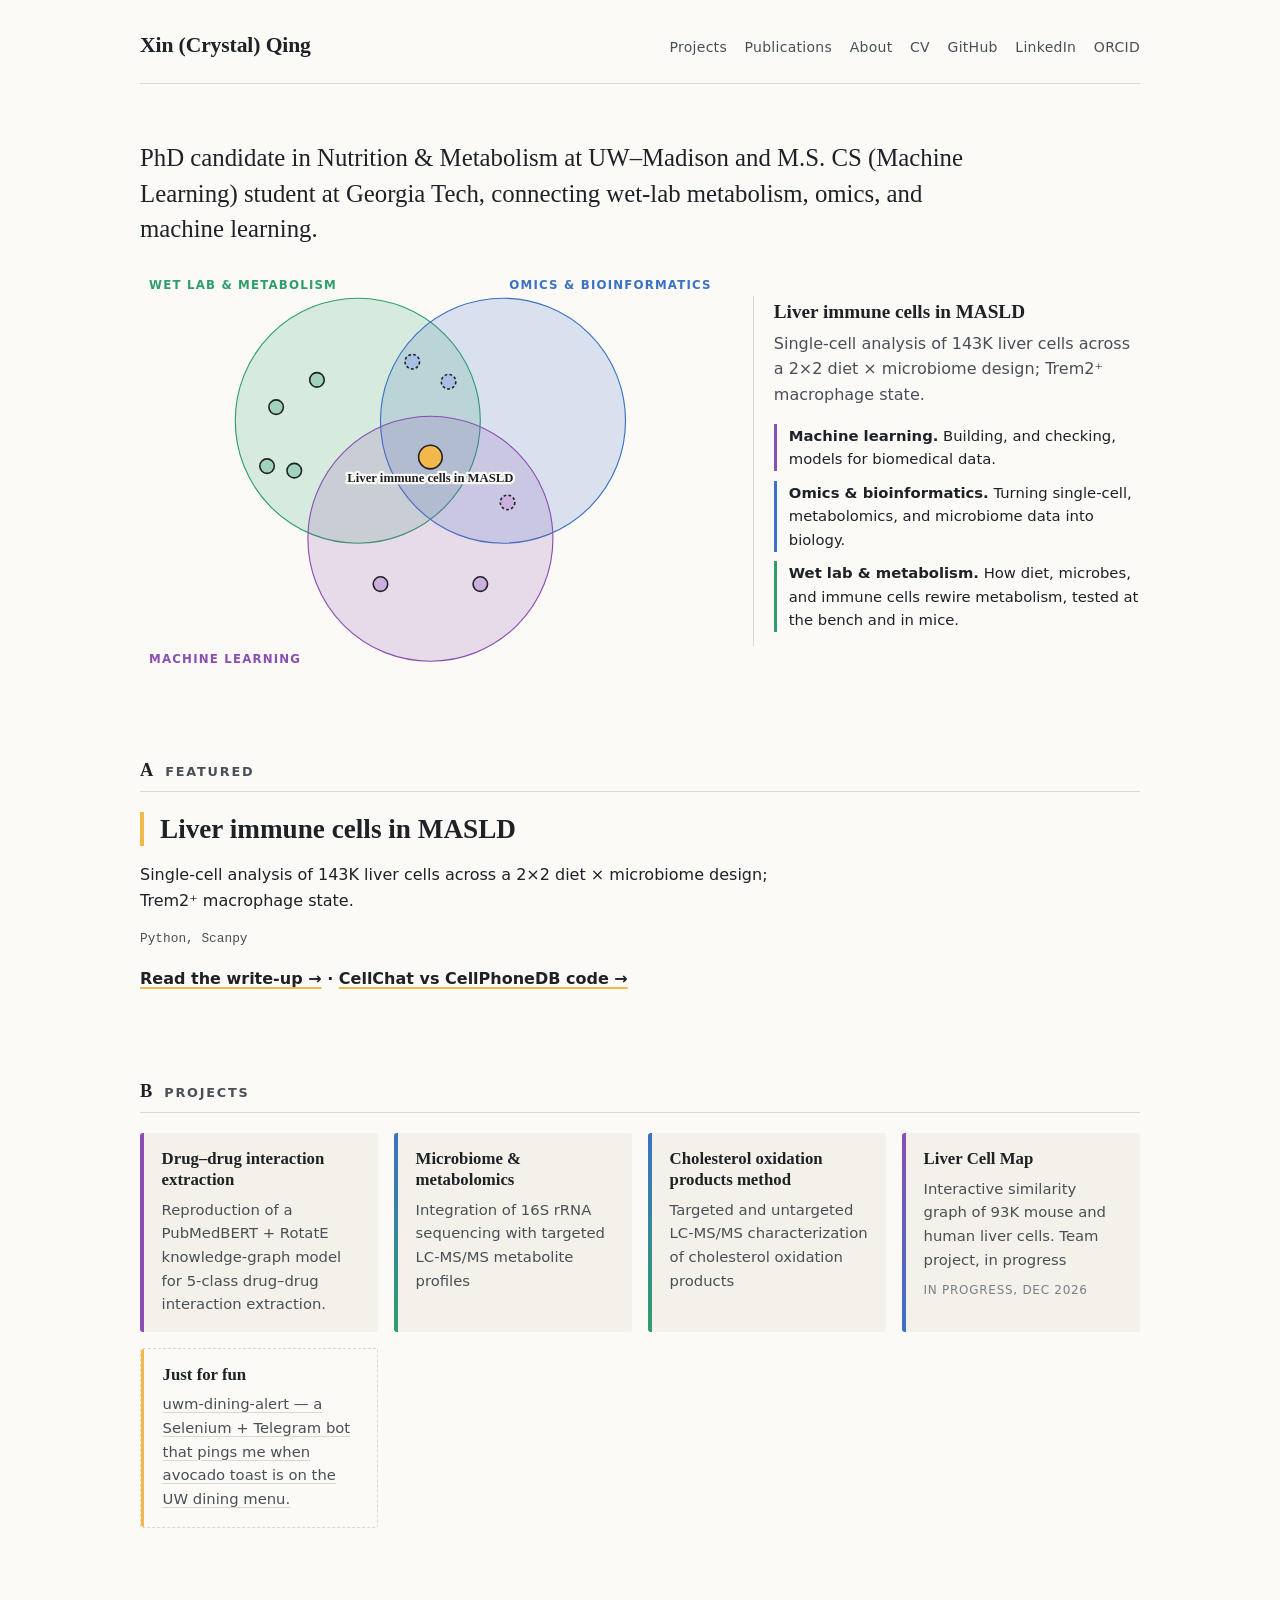
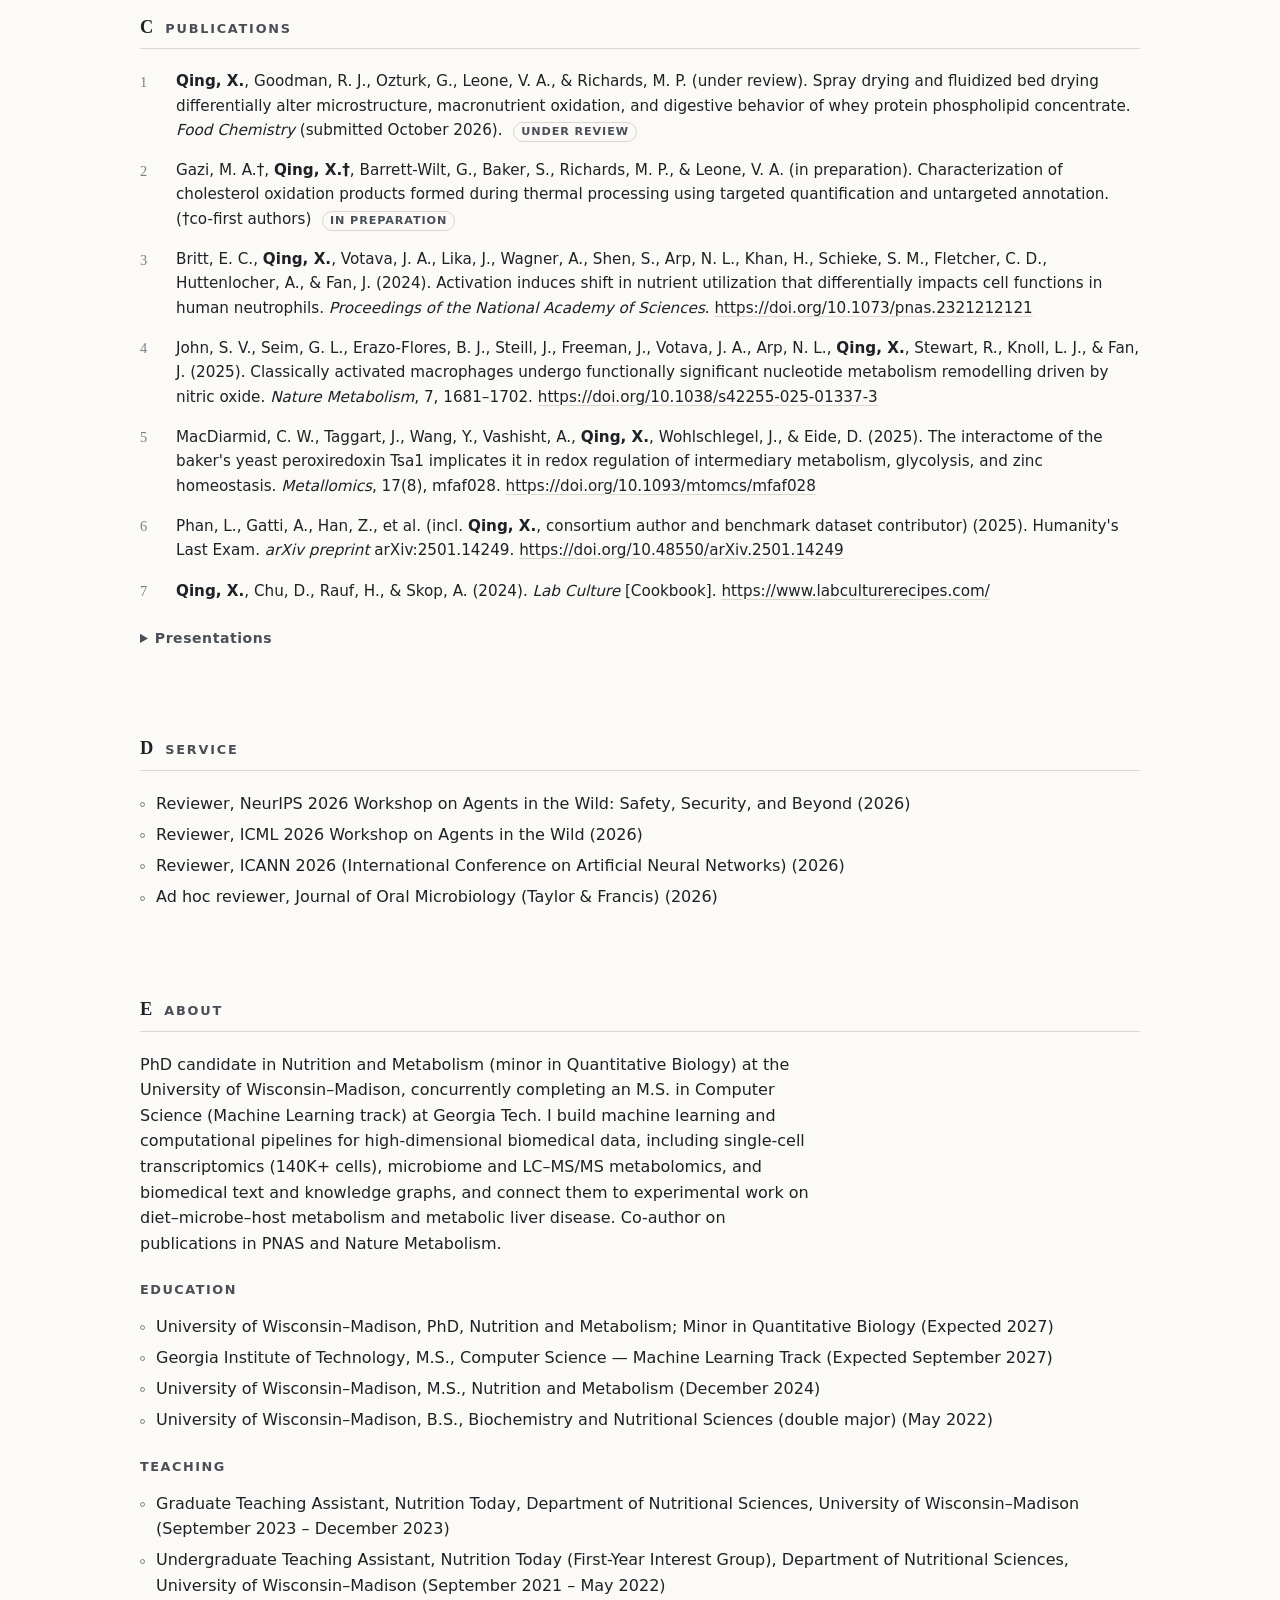
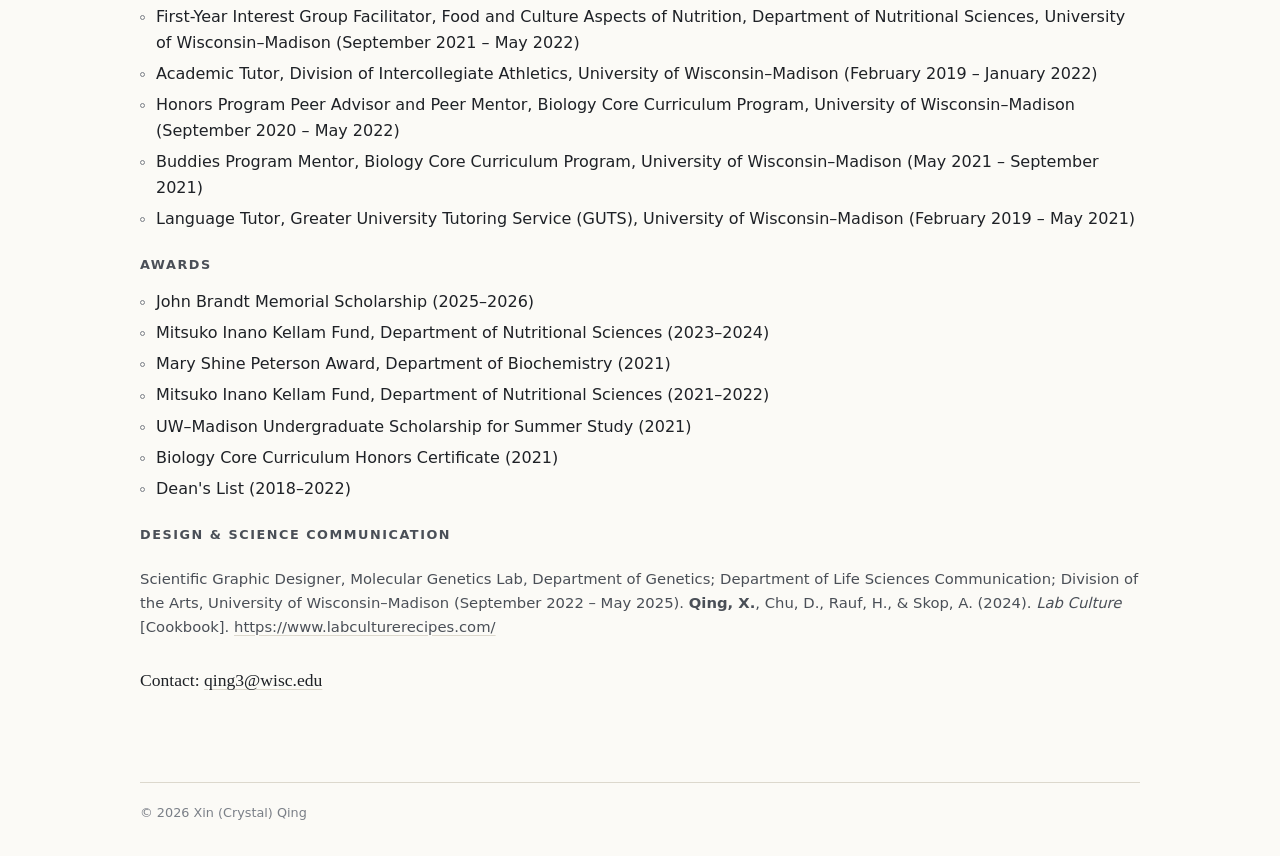
==== index.html @ 11951bb2 "Site v1 Co-Authored-By: Claude Opus 5.5 <noreply@anthropic.com>" ====
<!doctype html>
<html lang="en">
<head>
  <meta charset="utf-8">
  <meta name="viewport" content="width=device-width, initial-scale=1">
  <title>Xin (Crystal) Qing · Metabolism, omics &amp; machine learning</title>
  <meta name="description" content="PhD candidate in Nutrition &amp; Metabolism at UW–Madison and M.S. CS (Machine Learning) student at Georgia Tech, connecting wet-lab metabolism, omics, and machine learning.">
  <link rel="stylesheet" href="assets/style.css">
  <script src="assets/map.js" defer></script>
</head>
<body>
  <header class="site-header">
    <a class="name" href="index.html">Xin (Crystal) Qing</a>
    <nav>
      <a href="#projects">Projects</a>
      <a href="#publications">Publications</a>
      <a href="#about">About</a>
      <a href="Xin_Qing_CV.pdf">CV</a>
      <a href="https://github.com/xqing3">GitHub</a>
      <a href="https://www.linkedin.com/in/xin-crystal-qing-01a445180/">LinkedIn</a>
      <a href="https://orcid.org/0000-0002-3579-706X">ORCID</a>
    </nav>
  </header>
  <main>
<p class="intro">PhD candidate in Nutrition &amp; Metabolism at UW–Madison and M.S. CS (Machine Learning) student at Georgia Tech, connecting wet-lab metabolism, omics, and machine learning.</p>
<section id="map">
<svg role="group" aria-label="Map of projects and papers across wet lab and metabolism, omics and bioinformatics, and machine learning" viewBox="0 0 640 440" xmlns="http://www.w3.org/2000/svg">
<title>Map of projects and papers</title>
<circle class="area area-wet" data-area="wet" cx="240" cy="165" r="135" fill="#2f9e6b" fill-opacity="0.18" stroke="#2f9e6b"/>
<circle class="area area-omics" data-area="omics" cx="400" cy="165" r="135" fill="#3b72c4" fill-opacity="0.18" stroke="#3b72c4"/>
<circle class="area area-ml" data-area="ml" cx="320" cy="295" r="135" fill="#8a4fb3" fill-opacity="0.18" stroke="#8a4fb3"/>
<text class="area-name" data-area="wet" x="10" y="20" text-anchor="start">Wet lab &amp; metabolism</text>
<text class="area-name" data-area="omics" x="630" y="20" text-anchor="end">Omics &amp; bioinformatics</text>
<text class="area-name" data-area="ml" x="10" y="432" text-anchor="start">Machine learning</text>
<a class="dot" href="projects/liver-masld.html" data-id="scrna_liver" data-name="Liver immune cells in MASLD" data-areas="ml omics wet" data-region="ml omics wet" data-summary="Single-cell analysis of 143K liver cells across a 2×2 diet × microbiome design; Trem2⁺ macrophage state." data-featured tabindex="0" aria-label="Liver immune cells in MASLD: Single-cell analysis of 143K liver cells across a 2×2 diet × microbiome design; Trem2⁺ macrophage state."><circle class="dot-hit" cx="320" cy="205" r="20" fill="transparent" pointer-events="all"/><circle cx="320" cy="205" r="13" fill="#f2b84b" stroke="#333" stroke-width="2"/><text class="dot-label" x="320" y="232" text-anchor="middle">Liver immune cells in MASLD</text></a>
<a class="dot" href="projects/ddi-kg.html" data-id="ddi_kg" data-name="Drug–drug interaction extraction" data-areas="ml" data-region="ml" data-summary="Reproduction of a PubMedBERT + RotatE knowledge-graph model for 5-class drug–drug interaction extraction." tabindex="0" aria-label="Drug–drug interaction extraction: Reproduction of a PubMedBERT + RotatE knowledge-graph model for 5-class drug–drug interaction extraction."><circle class="dot-hit" cx="375" cy="345" r="20" fill="transparent" pointer-events="all"/><circle cx="375" cy="345" r="8" fill="#ffffff" stroke="#333" stroke-width="2"/></a>
<a class="dot" href="#pub-cop_method" data-id="cop_method" data-name="Cholesterol oxidation products method" data-areas="omics wet" data-region="omics wet" data-summary="Targeted and untargeted LC-MS/MS characterization of cholesterol oxidation products (coming soon)" data-soon tabindex="0" aria-label="Cholesterol oxidation products method: Targeted and untargeted LC-MS/MS characterization of cholesterol oxidation products (coming soon)"><circle class="dot-hit" cx="300" cy="100" r="20" fill="transparent" pointer-events="all"/><circle cx="300" cy="100" r="8" fill="#ffffff" stroke="#333" stroke-width="2"/></a>
<a class="dot" href="#projects" data-id="microbiome_metab" data-name="Microbiome &amp; metabolomics" data-areas="omics wet" data-region="omics wet" data-summary="Integration of 16S rRNA sequencing with targeted LC-MS/MS metabolite profiles (coming soon)" data-soon tabindex="0" aria-label="Microbiome &amp; metabolomics: Integration of 16S rRNA sequencing with targeted LC-MS/MS metabolite profiles (coming soon)"><circle class="dot-hit" cx="340" cy="122" r="20" fill="transparent" pointer-events="all"/><circle cx="340" cy="122" r="8" fill="#ffffff" stroke="#333" stroke-width="2"/></a>
<a class="dot" href="https://github.com/xqing3/liver-cell-map" data-id="liver_cell_map" data-name="Liver Cell Map" data-areas="ml omics" data-region="ml omics" data-summary="Interactive similarity graph of 93K mouse and human liver cells. Team project, in progress (coming soon)" data-soon tabindex="0" aria-label="Liver Cell Map: Interactive similarity graph of 93K mouse and human liver cells. Team project, in progress (coming soon)"><circle class="dot-hit" cx="405" cy="255" r="20" fill="transparent" pointer-events="all"/><circle cx="405" cy="255" r="8" fill="#ffffff" stroke="#333" stroke-width="2"/></a>
<a class="dot" href="https://doi.org/10.48550/arXiv.2501.14249" data-id="hle2025" data-name="Humanity&#39;s Last Exam" data-areas="ml" data-region="ml" data-summary="Humanity&#39;s Last Exam benchmark, dataset contributor. arXiv 2025." tabindex="0" aria-label="Humanity&#39;s Last Exam: Humanity&#39;s Last Exam benchmark, dataset contributor. arXiv 2025."><circle class="dot-hit" cx="265" cy="345" r="20" fill="transparent" pointer-events="all"/><circle cx="265" cy="345" r="8" fill="#ffffff" stroke="#333" stroke-width="2"/></a>
<a class="dot" href="https://doi.org/10.1073/pnas.2321212121" data-id="pnas2024" data-name="Neutrophil nutrient utilization" data-areas="wet" data-region="wet" data-summary="Nutrient utilization shifts in activated human neutrophils. PNAS 2024." tabindex="0" aria-label="Neutrophil nutrient utilization: Nutrient utilization shifts in activated human neutrophils. PNAS 2024."><circle class="dot-hit" cx="150" cy="150" r="20" fill="transparent" pointer-events="all"/><circle cx="150" cy="150" r="8" fill="#ffffff" stroke="#333" stroke-width="2"/></a>
<a class="dot" href="https://doi.org/10.1038/s42255-025-01337-3" data-id="natmetab2025" data-name="Macrophage nitric oxide" data-areas="wet" data-region="wet" data-summary="Nitric oxide-driven nucleotide metabolism remodelling in macrophages. Nature Metabolism 2025." tabindex="0" aria-label="Macrophage nitric oxide: Nitric oxide-driven nucleotide metabolism remodelling in macrophages. Nature Metabolism 2025."><circle class="dot-hit" cx="170" cy="220" r="15.2" fill="transparent" pointer-events="all"/><circle cx="170" cy="220" r="8" fill="#ffffff" stroke="#333" stroke-width="2"/></a>
<a class="dot" href="https://doi.org/10.1093/mtomcs/mfaf028" data-id="metallomics2025" data-name="Yeast Tsa1 and zinc" data-areas="wet" data-region="wet" data-summary="Yeast peroxiredoxin Tsa1 interactome, redox and zinc homeostasis. Metallomics 2025." tabindex="0" aria-label="Yeast Tsa1 and zinc: Yeast peroxiredoxin Tsa1 interactome, redox and zinc homeostasis. Metallomics 2025."><circle class="dot-hit" cx="195" cy="120" r="20" fill="transparent" pointer-events="all"/><circle cx="195" cy="120" r="8" fill="#ffffff" stroke="#333" stroke-width="2"/></a>
<a class="dot" href="#pub-foodchem_wppc" data-id="foodchem_wppc" data-name="WPPC drying methods" data-areas="wet" data-region="wet" data-summary="Spray vs. fluidized bed drying of a dairy ingredient. Food Chemistry, under review." tabindex="0" aria-label="WPPC drying methods: Spray vs. fluidized bed drying of a dairy ingredient. Food Chemistry, under review."><circle class="dot-hit" cx="140" cy="215" r="15.2" fill="transparent" pointer-events="all"/><circle cx="140" cy="215" r="8" fill="#ffffff" stroke="#333" stroke-width="2"/></a>
</svg>
<aside id="map-panel" aria-live="polite">
<h3>Liver immune cells in MASLD</h3>
<p class="summary">Single-cell analysis of 143K liver cells across a 2×2 diet × microbiome design; Trem2⁺ macrophage state.</p>
<p class="thesis area-ml"><strong>Machine learning.</strong> Building, and checking, models for biomedical data.</p>
<p class="thesis area-omics"><strong>Omics &amp; bioinformatics.</strong> Turning single-cell, metabolomics, and microbiome data into biology.</p>
<p class="thesis area-wet"><strong>Wet lab &amp; metabolism.</strong> How diet, microbes, and immune cells rewire metabolism, tested at the bench and in mice.</p>
</aside>
<script type="application/json" id="map-data">{"areas":[{"id":"wet","name":"Wet lab & metabolism","thesis":"How diet, microbes, and immune cells rewire metabolism, tested at the bench and in mice."},{"id":"omics","name":"Omics & bioinformatics","thesis":"Turning single-cell, metabolomics, and microbiome data into biology."},{"id":"ml","name":"Machine learning","thesis":"Building, and checking, models for biomedical data."}]}</script>
</section>
<section id="featured">
<h2>Featured</h2>
<h3>Liver immune cells in MASLD</h3>
<p>Single-cell analysis of 143K liver cells across a 2×2 diet × microbiome design; Trem2⁺ macrophage state.</p>
<p class="tools">Python, Scanpy</p>
<p><a href="projects/liver-masld.html">Read the write-up →</a> · <a href="https://github.com/xqing3/CellChat_vs_CellPhoneDB_Using_Experimental_Single-Cell_Data" rel="noopener">CellChat vs CellPhoneDB code →</a></p>
</section>
<section id="projects">
<h2>Projects</h2>
<div class="cards">
<article class="card" style="--stripe:#8a4fb3">
<h3><a href="projects/ddi-kg.html">Drug–drug interaction extraction</a></h3>
<p>Reproduction of a PubMedBERT + RotatE knowledge-graph model for 5-class drug–drug interaction extraction.</p>
</article>
<article class="card" style="--stripe:linear-gradient(#3b72c4, #2f9e6b)">
<h3>Microbiome &amp; metabolomics</h3>
<p>Integration of 16S rRNA sequencing with targeted LC-MS/MS metabolite profiles</p>
</article>
<article class="card" style="--stripe:linear-gradient(#3b72c4, #2f9e6b)">
<h3><a href="#pub-cop_method">Cholesterol oxidation products method</a></h3>
<p>Targeted and untargeted LC-MS/MS characterization of cholesterol oxidation products</p>
</article>
<article class="card" style="--stripe:linear-gradient(#8a4fb3, #3b72c4)">
<h3><a href="https://github.com/xqing3/liver-cell-map">Liver Cell Map</a></h3>
<p>Interactive similarity graph of 93K mouse and human liver cells. Team project, in progress</p>
<p class="meta">In progress, Dec 2026</p>
</article>
<article class="card fun" style="--stripe:#f2b84b">
<h3>Just for fun</h3>
<p><a href="https://github.com/xqing3/uwm-dining-alert" rel="noopener">uwm-dining-alert — a Selenium + Telegram bot that pings me when avocado toast is on the UW dining menu.</a></p>
</article>
</div>
</section>
<section id="publications">
<h2>Publications</h2>
<ol class="pubs">
<li id="pub-foodchem_wppc"><strong>Qing, X.</strong>, Goodman, R. J., Ozturk, G., Leone, V. A., &amp; Richards, M. P. (under review). Spray drying and fluidized bed drying differentially alter microstructure, macronutrient oxidation, and digestive behavior of whey protein phospholipid concentrate. <em>Food Chemistry</em> (submitted October 2026). <span class="status">Under review</span></li>
<li id="pub-cop_method">Gazi, M. A.†, <strong>Qing, X.†</strong>, Barrett-Wilt, G., Baker, S., Richards, M. P., &amp; Leone, V. A. (in preparation). Characterization of cholesterol oxidation products formed during thermal processing using targeted quantification and untargeted annotation. (†co-first authors) <span class="status">In preparation</span></li>
<li id="pub-pnas2024">Britt, E. C., <strong>Qing, X.</strong>, Votava, J. A., Lika, J., Wagner, A., Shen, S., Arp, N. L., Khan, H., Schieke, S. M., Fletcher, C. D., Huttenlocher, A., &amp; Fan, J. (2024). Activation induces shift in nutrient utilization that differentially impacts cell functions in human neutrophils. <em>Proceedings of the National Academy of Sciences</em>. <a href="https://doi.org/10.1073/pnas.2321212121" rel="noopener">https://doi.org/10.1073/pnas.2321212121</a></li>
<li id="pub-natmetab2025">John, S. V., Seim, G. L., Erazo-Flores, B. J., Steill, J., Freeman, J., Votava, J. A., Arp, N. L., <strong>Qing, X.</strong>, Stewart, R., Knoll, L. J., &amp; Fan, J. (2025). Classically activated macrophages undergo functionally significant nucleotide metabolism remodelling driven by nitric oxide. <em>Nature Metabolism</em>, 7, 1681–1702. <a href="https://doi.org/10.1038/s42255-025-01337-3" rel="noopener">https://doi.org/10.1038/s42255-025-01337-3</a></li>
<li id="pub-metallomics2025">MacDiarmid, C. W., Taggart, J., Wang, Y., Vashisht, A., <strong>Qing, X.</strong>, Wohlschlegel, J., &amp; Eide, D. (2025). The interactome of the baker&#39;s yeast peroxiredoxin Tsa1 implicates it in redox regulation of intermediary metabolism, glycolysis, and zinc homeostasis. <em>Metallomics</em>, 17(8), mfaf028. <a href="https://doi.org/10.1093/mtomcs/mfaf028" rel="noopener">https://doi.org/10.1093/mtomcs/mfaf028</a></li>
<li id="pub-hle2025">Phan, L., Gatti, A., Han, Z., et al. (incl. <strong>Qing, X.</strong>, consortium author and benchmark dataset contributor) (2025). Humanity&#39;s Last Exam. <em>arXiv preprint</em> arXiv:2501.14249. <a href="https://doi.org/10.48550/arXiv.2501.14249" rel="noopener">https://doi.org/10.48550/arXiv.2501.14249</a></li>
<li id="pub-labculture"><strong>Qing, X.</strong>, Chu, D., Rauf, H., &amp; Skop, A. (2024). <em>Lab Culture</em> [Cookbook]. <a href="https://www.labculturerecipes.com/" rel="noopener">https://www.labculturerecipes.com/</a></li>
</ol>
<details>
<summary>Presentations</summary>
<ul>
<li>Kaur, M., Chrisler, E., Gazi, M. A., Hermanson, J. B., <strong>Qing, X.</strong>, Prendergast, B. J., … (2026). Early-life microbial colonization shapes host circadian feeding rhythms and metabolic outcomes in mice [Abstract 349]. <em>Gastroenterology</em>, 170(6), S-1998–S-1999.</li>
<li><strong>Qing, X.</strong>, Richards, M., &amp; Leone, V. Effects of spray and fluid bed drying on macronutrient stability, digestibility, and choline bioavailability of whey protein phospholipid concentrate. 2025 Dairy Innovation Hub Summit, University of Wisconsin–River Falls.</li>
<li><strong>Qing, X.</strong>, Richards, M., &amp; Leone, V. Bile acids and other gut microbial metabolites as links between diet and microbe-driven metabolic dysfunction-associated steatotic liver disease. 2025 Nutritional Sciences Recruitment Symposium, University of Wisconsin–Madison.</li>
<li><strong>Qing, X.</strong>, &amp; Fan, J. Neutrophil metabolic reprogramming and functional change in hyperglycemia. 2024 Diabetes Research Day, University of Wisconsin–Madison.</li>
<li><strong>Qing, X.</strong>, &amp; Fan, J. Activation induces shift in nutrient utilization that differentially impacts cell functions in human neutrophils. 2024 Nutritional Sciences Recruitment Symposium, University of Wisconsin–Madison.</li>
<li><strong>Qing, X.</strong>, John, S., &amp; Fan, J. Macrophages undergo functionally significant reprogramming of nucleotide metabolism upon classical activation. 2023 Nutritional Sciences Recruitment Symposium, University of Wisconsin–Madison.</li>
<li><strong>Qing, X.</strong>, MacDiarmid, C., &amp; Eide, D. Effect of zinc deficiency on intracellular hydrogen peroxide level in Saccharomyces cerevisiae. 2022 CALS Undergraduate Research Symposium, University of Wisconsin–Madison.</li>
</ul>
</details>
</section>
<section id="service">
<h2>Service</h2>
<ul>
<li>Reviewer, NeurIPS 2026 Workshop on Agents in the Wild: Safety, Security, and Beyond (2026)</li>
<li>Reviewer, ICML 2026 Workshop on Agents in the Wild (2026)</li>
<li>Reviewer, ICANN 2026 (International Conference on Artificial Neural Networks) (2026)</li>
<li>Ad hoc reviewer, Journal of Oral Microbiology (Taylor &amp; Francis) (2026)</li>
</ul>
</section>
<section id="about">
<h2>About</h2>
<p>PhD candidate in Nutrition and Metabolism (minor in Quantitative Biology) at the University of Wisconsin–Madison, concurrently completing an M.S. in Computer Science (Machine Learning track) at Georgia Tech. I build machine learning and computational pipelines for high-dimensional biomedical data, including single-cell transcriptomics (140K+ cells), microbiome and LC–MS/MS metabolomics, and biomedical text and knowledge graphs, and connect them to experimental work on diet–microbe–host metabolism and metabolic liver disease. Co-author on publications in PNAS and Nature Metabolism.</p>
<h3>Education</h3>
<ul>
<li>University of Wisconsin–Madison, PhD, Nutrition and Metabolism; Minor in Quantitative Biology (Expected 2027)</li>
<li>Georgia Institute of Technology, M.S., Computer Science — Machine Learning Track (Expected September 2027)</li>
<li>University of Wisconsin–Madison, M.S., Nutrition and Metabolism (December 2024)</li>
<li>University of Wisconsin–Madison, B.S., Biochemistry and Nutritional Sciences (double major) (May 2022)</li>
</ul>
<h3>Teaching</h3>
<ul>
<li>Graduate Teaching Assistant, Nutrition Today, Department of Nutritional Sciences, University of Wisconsin–Madison (September 2023 – December 2023)</li>
<li>Undergraduate Teaching Assistant, Nutrition Today (First-Year Interest Group), Department of Nutritional Sciences, University of Wisconsin–Madison (September 2021 – May 2022)</li>
<li>First-Year Interest Group Facilitator, Food and Culture Aspects of Nutrition, Department of Nutritional Sciences, University of Wisconsin–Madison (September 2021 – May 2022)</li>
<li>Academic Tutor, Division of Intercollegiate Athletics, University of Wisconsin–Madison (February 2019 – January 2022)</li>
<li>Honors Program Peer Advisor and Peer Mentor, Biology Core Curriculum Program, University of Wisconsin–Madison (September 2020 – May 2022)</li>
<li>Buddies Program Mentor, Biology Core Curriculum Program, University of Wisconsin–Madison (May 2021 – September 2021)</li>
<li>Language Tutor, Greater University Tutoring Service (GUTS), University of Wisconsin–Madison (February 2019 – May 2021)</li>
</ul>
<h3>Awards</h3>
<ul>
<li>John Brandt Memorial Scholarship (2025–2026)</li>
<li>Mitsuko Inano Kellam Fund, Department of Nutritional Sciences (2023–2024)</li>
<li>Mary Shine Peterson Award, Department of Biochemistry (2021)</li>
<li>Mitsuko Inano Kellam Fund, Department of Nutritional Sciences (2021–2022)</li>
<li>UW–Madison Undergraduate Scholarship for Summer Study (2021)</li>
<li>Biology Core Curriculum Honors Certificate (2021)</li>
<li>Dean&#39;s List (2018–2022)</li>
</ul>
<h3>Design &amp; science communication</h3>
<p class="cookbook">Scientific Graphic Designer, Molecular Genetics Lab, Department of Genetics; Department of Life Sciences Communication; Division of the Arts, University of Wisconsin–Madison (September 2022 – May 2025). <strong>Qing, X.</strong>, Chu, D., Rauf, H., &amp; Skop, A. (2024). <em>Lab Culture</em> [Cookbook]. <a href="https://www.labculturerecipes.com/" rel="noopener">https://www.labculturerecipes.com/</a></p>
<p class="contact">Contact: <a href="mailto:qing3@wisc.edu">qing3@wisc.edu</a></p>
</section>
  </main>
  <footer>© 2026 Xin (Crystal) Qing</footer>
</body>
</html>
---- assets/style.css ----
/* Xin (Crystal) Qing: one visual system, styled like a calm scientific figure.
   Neutrals carry the page; the three area colors (plus the featured gold) are the only accents. */

:root {
  --wet: #2f9e6b;
  --omics: #3b72c4;
  --ml: #8a4fb3;
  --featured: #f2b84b;

  --paper: #fbfaf6;
  --paper-2: #f3f1ea;
  --ink: #1e2126;
  --ink-2: #4a4f57;
  --ink-3: #7a7f87;
  --rule: #dcd8cd;
  --dot-fill: #ffffff;

  --serif: "Iowan Old Style", "Charter", "Bitstream Charter", "Palatino Linotype", Palatino, Georgia, serif;
  --sans: system-ui, -apple-system, "Segoe UI", Roboto, "Helvetica Neue", Arial, sans-serif;
  --mono: ui-monospace, "SF Mono", Menlo, Consolas, monospace;

  --measure: 1000px;
  --gutter: 16px;
  --gap: clamp(3rem, 7vw, 5.5rem);
  color-scheme: light dark;
}

@media (prefers-color-scheme: dark) {
  :root {
    --paper: #15171b;
    --paper-2: #1d2025;
    --ink: #e8e6e0;
    --ink-2: #b9b7b0;
    --ink-3: #8b8a85;
    --rule: #34373d;
    --dot-fill: #15171b;
  }
}

*,
*::before,
*::after { box-sizing: border-box; }

html { -webkit-text-size-adjust: 100%; }

body {
  margin: 0 auto;
  max-width: calc(var(--measure) + 2 * var(--gutter));
  padding: 0 var(--gutter);
  background: var(--paper);
  color: var(--ink);
  font: 400 1rem/1.6 var(--sans);
  overflow-wrap: anywhere;
}

a {
  color: inherit;
  text-decoration: underline;
  text-decoration-color: var(--rule);
  text-decoration-thickness: 1px;
  text-underline-offset: 0.18em;
  transition: text-decoration-color 0.15s ease;
}
a:hover { text-decoration-color: currentColor; }
:focus-visible {
  outline: 2px solid var(--ink);
  outline-offset: 3px;
  border-radius: 2px;
}

h1, h2, h3 { font-family: var(--serif); font-weight: 600; line-height: 1.25; }
h3 { font-size: 1.15rem; margin: 1.6rem 0 0.4rem; }
ul, ol { padding-left: 1.25rem; }
li { margin: 0.35rem 0; }
strong { font-weight: 650; }

/* ---------- Header ---------- */

.site-header {
  display: flex;
  flex-wrap: wrap;
  align-items: baseline;
  justify-content: space-between;
  gap: 0.5rem 1.5rem;
  padding: 1.75rem 0 1.25rem;
  border-bottom: 1px solid var(--rule);
}
.site-header .name {
  font-family: var(--serif);
  font-size: 1.35rem;
  font-weight: 600;
  letter-spacing: -0.005em;
  text-decoration: none;
}
.site-header nav {
  display: flex;
  flex-wrap: wrap;
  gap: 0.25rem 1.1rem;
  font-size: 0.875rem;
  letter-spacing: 0.02em;
}
.site-header nav a {
  color: var(--ink-2);
  text-decoration: none;
  padding: 0.15rem 0;
}
.site-header nav a:hover { color: var(--ink); text-decoration: underline; }

/* ---------- Intro ---------- */

.intro {
  font-family: var(--serif);
  font-size: clamp(1.2rem, 2.6vw, 1.55rem);
  line-height: 1.45;
  color: var(--ink);
  max-width: 34em;
  margin: clamp(2rem, 6vw, 3.5rem) 0 1.5rem;
}

/* ---------- Sections: headed like figure panels (A, B, C...) ---------- */

main { counter-reset: panel; }
main > section { margin-top: var(--gap); }
main > section#map { margin-top: 0; }

section > h2 {
  counter-increment: panel;
  display: flex;
  align-items: baseline;
  gap: 0.75rem;
  font-family: var(--sans);
  font-size: 0.8rem;
  font-weight: 600;
  letter-spacing: 0.14em;
  text-transform: uppercase;
  color: var(--ink-2);
  margin: 0 0 1.25rem;
  padding-bottom: 0.6rem;
  border-bottom: 1px solid var(--rule);
}
section > h2::before {
  content: counter(panel, upper-alpha);
  font-family: var(--serif);
  font-size: 1.15rem;
  letter-spacing: 0;
  text-transform: none;
  color: var(--ink);
}

/* ---------- Map ---------- */

#map {
  display: grid;
  grid-template-columns: minmax(0, 1fr);
  gap: 1.25rem;
  align-items: center;
}
@media (min-width: 720px) {
  #map { grid-template-columns: minmax(0, 3fr) minmax(0, 2fr); gap: 2rem; }
}
#map svg {
  display: block;
  width: 100%;
  height: auto;
  overflow: visible;
}

.area {
  stroke-width: 1.25;
  transition: fill-opacity 0.2s ease, stroke-width 0.2s ease;
}
.area.is-lit { fill-opacity: 0.34; stroke-width: 2.25; }

.area-name {
  font-family: var(--sans);
  font-size: 13px;
  font-weight: 600;
  letter-spacing: 0.1em;
  text-transform: uppercase;
  fill: var(--ink-2);
}
.area-name[data-area="wet"] { fill: var(--wet); }
.area-name[data-area="omics"] { fill: var(--omics); }
.area-name[data-area="ml"] { fill: var(--ml); }

.dot { cursor: pointer; text-decoration: none; }
.dot circle {
  fill: var(--dot-fill);
  stroke: var(--ink);
  stroke-width: 1.75;
  transform-box: fill-box;
  transform-origin: center;
  transition: transform 0.15s ease, stroke-width 0.15s ease;
}
.dot[data-region^="wet"] circle { fill: color-mix(in srgb, var(--wet) 45%, var(--dot-fill)); }
.dot[data-region^="omics"] circle { fill: color-mix(in srgb, var(--omics) 45%, var(--dot-fill)); }
.dot[data-region^="ml"] circle { fill: color-mix(in srgb, var(--ml) 45%, var(--dot-fill)); }
.dot[data-featured] circle { fill: var(--featured); stroke: var(--ink); }
.dot[data-soon] circle { stroke-dasharray: 3 2.5; }
.dot:hover circle,
.dot.is-active circle { transform: scale(1.3); stroke-width: 2.5; }
/* Keyboard focus: a thicker ring plus a soft halo (outlines on SVG links are unreliable). */
.dot:focus-visible { outline: none; }
.dot:focus-visible circle {
  transform: scale(1.35);
  stroke-width: 3;
  filter: drop-shadow(0 0 3px var(--ink));
}
/* Invisible hit area: never painted. Element-qualified so it beats the (0,2,1) dot circle rules. */
.dot circle.dot-hit,
.dot:hover circle.dot-hit,
.dot:focus circle.dot-hit,
.dot:focus-visible circle.dot-hit,
.dot.is-active circle.dot-hit { fill: transparent; stroke: none; }
.dot-label {
  font-family: var(--serif);
  font-size: 14px;
  font-weight: 600;
  fill: var(--ink);
  paint-order: stroke;
  stroke: var(--paper);
  stroke-width: 5px;
  stroke-linejoin: round;
}

/* SVG text scales with the map; keep labels legible when the map is phone-width. */
@media (max-width: 719.98px) {
  .area-name { font-size: 16px; letter-spacing: 0.06em; }
  .dot-label { font-size: 17px; }
}

#map-panel {
  min-height: 12rem;
  padding: 0.25rem 0 0.25rem 1.25rem;
  border-left: 1px solid var(--rule);
}
@media (max-width: 719.98px) {
  #map-panel { min-height: 0; padding: 1rem 0 0; border-left: 0; border-top: 1px solid var(--rule); }
}
#map-panel h3 { margin-top: 0; font-size: 1.2rem; }
#map-panel .summary { color: var(--ink-2); margin: 0 0 1rem; }

.thesis {
  font-size: 0.925rem;
  margin: 0.6rem 0;
  padding-left: 0.75rem;
  border-left: 3px solid var(--rule);
}
.thesis strong { font-weight: 600; }
.thesis.area-wet { border-left-color: var(--wet); }
.thesis.area-omics { border-left-color: var(--omics); }
.thesis.area-ml { border-left-color: var(--ml); }

/* ---------- Featured ---------- */

#featured > h3 {
  font-size: clamp(1.35rem, 3vw, 1.7rem);
  margin: 0 0 0.6rem;
  padding-left: 1rem;
  border-left: 4px solid var(--featured);
}
#featured > p { max-width: 42em; }
#featured > p:last-child { font-weight: 600; }
#featured > p:last-child a { text-decoration-color: var(--featured); text-decoration-thickness: 2px; }

.tools {
  font-family: var(--mono);
  font-size: 0.8rem;
  color: var(--ink-2);
}

/* ---------- Project cards ---------- */

.cards {
  display: grid;
  grid-template-columns: repeat(auto-fill, minmax(min(100%, 220px), 1fr));
  gap: 1rem;
}
.card {
  position: relative;
  padding: 1rem 1rem 1rem 1.35rem;
  background: var(--paper-2);
  border-radius: 3px;
}
.card::before {
  content: "";
  position: absolute;
  inset: 0 auto 0 0;
  width: 4px;
  border-radius: 3px 0 0 3px;
  background: var(--stripe, var(--rule));
}
.card h3 { margin: 0 0 0.4rem; font-size: 1.05rem; }
.card h3 a { text-decoration: none; }
.card h3 a:hover { text-decoration: underline; }
.card p { margin: 0; font-size: 0.925rem; color: var(--ink-2); }
.card .meta {
  margin-top: 0.6rem;
  font-size: 0.75rem;
  letter-spacing: 0.06em;
  text-transform: uppercase;
  color: var(--ink-3);
}
.card.fun { background: transparent; border: 1px dashed var(--rule); }
.card.fun::before { width: 3px; }

/* ---------- Publications ---------- */

.pubs {
  list-style: none;
  padding: 0;
  counter-reset: pub;
}
.pubs li {
  counter-increment: pub;
  position: relative;
  padding-left: 2.25rem;
  margin: 0 0 1rem;
  font-size: 0.95rem;
}
.pubs li::before {
  content: counter(pub);
  position: absolute;
  left: 0;
  top: 0.1em;
  font-family: var(--serif);
  font-size: 0.9rem;
  color: var(--ink-3);
}
.pubs a { overflow-wrap: anywhere; }

.status {
  display: inline-block;
  margin-left: 0.35rem;
  padding: 0 0.45rem;
  font-size: 0.7rem;
  font-weight: 600;
  letter-spacing: 0.08em;
  text-transform: uppercase;
  line-height: 1.6;
  color: var(--ink-2);
  border: 1px solid var(--rule);
  border-radius: 999px;
  white-space: nowrap;
}

details { margin-top: 1.5rem; }
summary {
  cursor: pointer;
  font-size: 0.875rem;
  font-weight: 600;
  letter-spacing: 0.04em;
  color: var(--ink-2);
  width: fit-content;
}
summary:hover { color: var(--ink); }
details ul { font-size: 0.9rem; color: var(--ink-2); }

/* ---------- Service & About ---------- */

#service ul,
#about ul { list-style: none; padding: 0; }
#service li,
#about li {
  padding-left: 1rem;
  position: relative;
}
#service li::before,
#about li::before {
  content: "";
  position: absolute;
  left: 0;
  top: 0.7em;
  width: 5px;
  height: 5px;
  border-radius: 50%;
  border: 1px solid var(--ink-3);
}
#about > p:first-of-type { max-width: 42em; }
#about h3 {
  font-family: var(--sans);
  font-size: 0.8rem;
  letter-spacing: 0.12em;
  text-transform: uppercase;
  color: var(--ink-2);
}
.cookbook {
  margin-top: 1.5rem;
  font-size: 0.925rem;
  color: var(--ink-2);
}
.contact {
  margin-top: 1.75rem;
  font-family: var(--serif);
  font-size: 1.1rem;
}

/* ---------- Project pages ---------- */

.back {
  margin: 1.5rem 0 0;
  font-size: 0.875rem;
}
.back a { color: var(--ink-2); text-decoration: none; }
.back a:hover { color: var(--ink); text-decoration: underline; }

.project-head { margin: clamp(1.5rem, 5vw, 2.75rem) 0 0; }
.project-head h1 {
  font-size: clamp(1.6rem, 4.2vw, 2.4rem);
  letter-spacing: -0.01em;
  max-width: 22em;
  margin: 0.25rem 0 0.9rem;
}
.project-head.is-featured h1 {
  padding-left: 1rem;
  border-left: 4px solid var(--featured);
}
.eyebrow {
  margin: 0;
  font-size: 0.75rem;
  font-weight: 600;
  letter-spacing: 0.14em;
  text-transform: uppercase;
  color: var(--ink-3);
}
.tags {
  display: flex;
  flex-wrap: wrap;
  gap: 0.4rem;
  list-style: none;
  padding: 0;
  margin: 0 0 1.25rem;
}
.tag {
  margin: 0;
  padding: 0.1rem 0.6rem 0.1rem 0.5rem;
  font-size: 0.75rem;
  font-weight: 600;
  letter-spacing: 0.04em;
  color: var(--ink-2);
  border: 1px solid var(--rule);
  border-left: 4px solid var(--tag);
  border-radius: 3px;
}
.lede {
  font-family: var(--serif);
  font-size: clamp(1.1rem, 2.4vw, 1.3rem);
  line-height: 1.5;
  max-width: 36em;
  margin: 0 0 0.75rem;
}
.project-head .meta { margin: 0; font-size: 0.85rem; color: var(--ink-3); }

#problem > p,
#approach > p,
#results ul,
.team,
#cell-communication > p { max-width: 42em; }

.diagram {
  margin: 2rem 0;
  padding: clamp(1rem, 3vw, 1.75rem);
  background: var(--paper-2);
  border-radius: 4px;
}
@media (max-width: 559.98px) {
  /* Bleed to the screen edge so diagram labels stay as large as possible on phones. */
  .diagram { margin-inline: calc(-1 * var(--gutter)); padding: 1rem 6px; border-radius: 0; }
  .diagram figcaption { padding: 0 calc(var(--gutter) - 6px); }
}
.diagram svg {
  display: block;
  width: 100%;
  max-width: 560px;
  height: auto;
  margin: 0 auto;
  color: var(--ink);
}
.diagram svg text { font-family: var(--sans); }
.diagram figcaption {
  max-width: 42em;
  margin: 1rem auto 0;
  font-size: 0.85rem;
  color: var(--ink-2);
}

#results li::marker { color: var(--ink-3); }

.role {
  padding: 0.75rem 1.25rem 0.75rem 1.1rem;
  background: var(--paper-2);
  border-left: 4px solid var(--ink);
  border-radius: 0 4px 4px 0;
  max-width: 46em;
}
.role ul { margin: 0; }
.team {
  margin-top: 0.9rem;
  font-size: 0.9rem;
  color: var(--ink-2);
}

.links { list-style: none; padding: 0; }
.links li { margin: 0.5rem 0; }
.links a::after { content: " →"; }

/* ---------- Footer ---------- */

footer {
  margin-top: var(--gap);
  padding: 1.25rem 0 2rem;
  border-top: 1px solid var(--rule);
  font-size: 0.8rem;
  color: var(--ink-3);
}

@media (prefers-reduced-motion: reduce) {
  *,
  *::before,
  *::after {
    transition: none !important;
    animation: none !important;
    scroll-behavior: auto !important;
  }
}
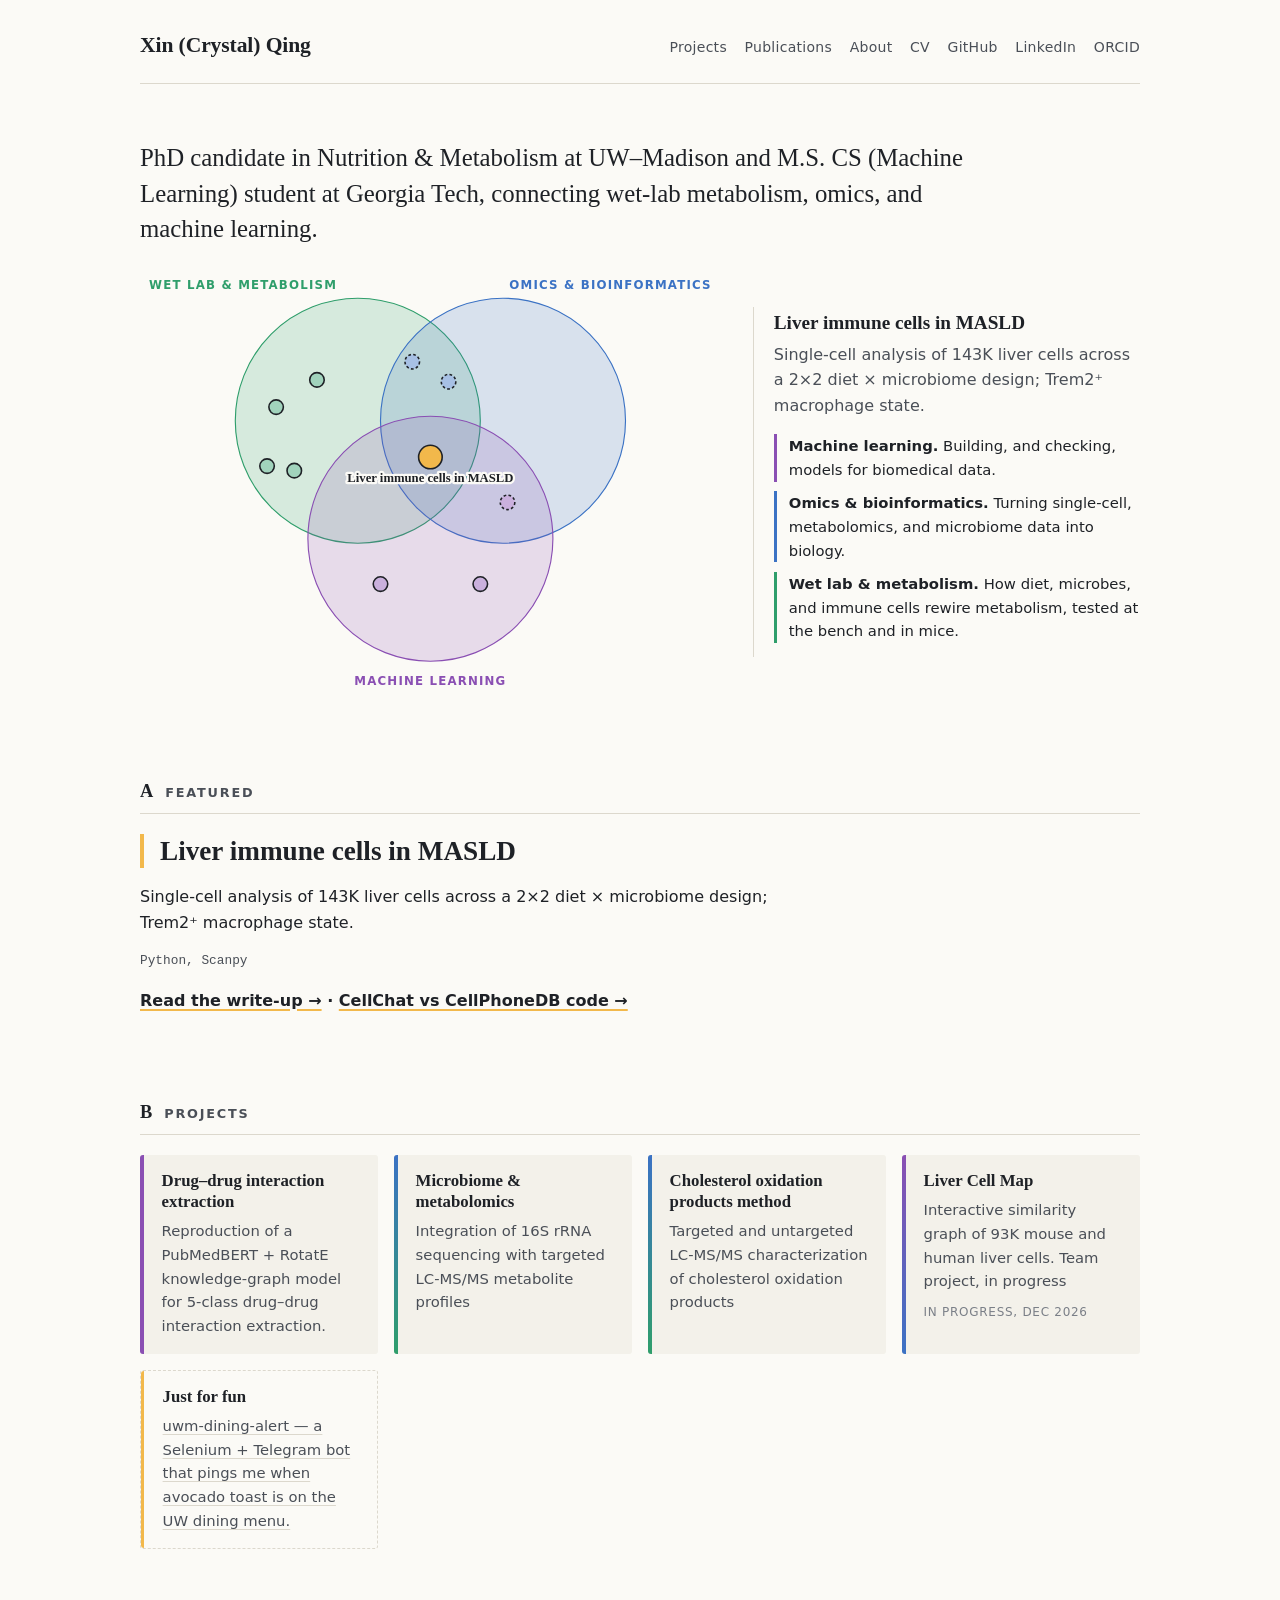
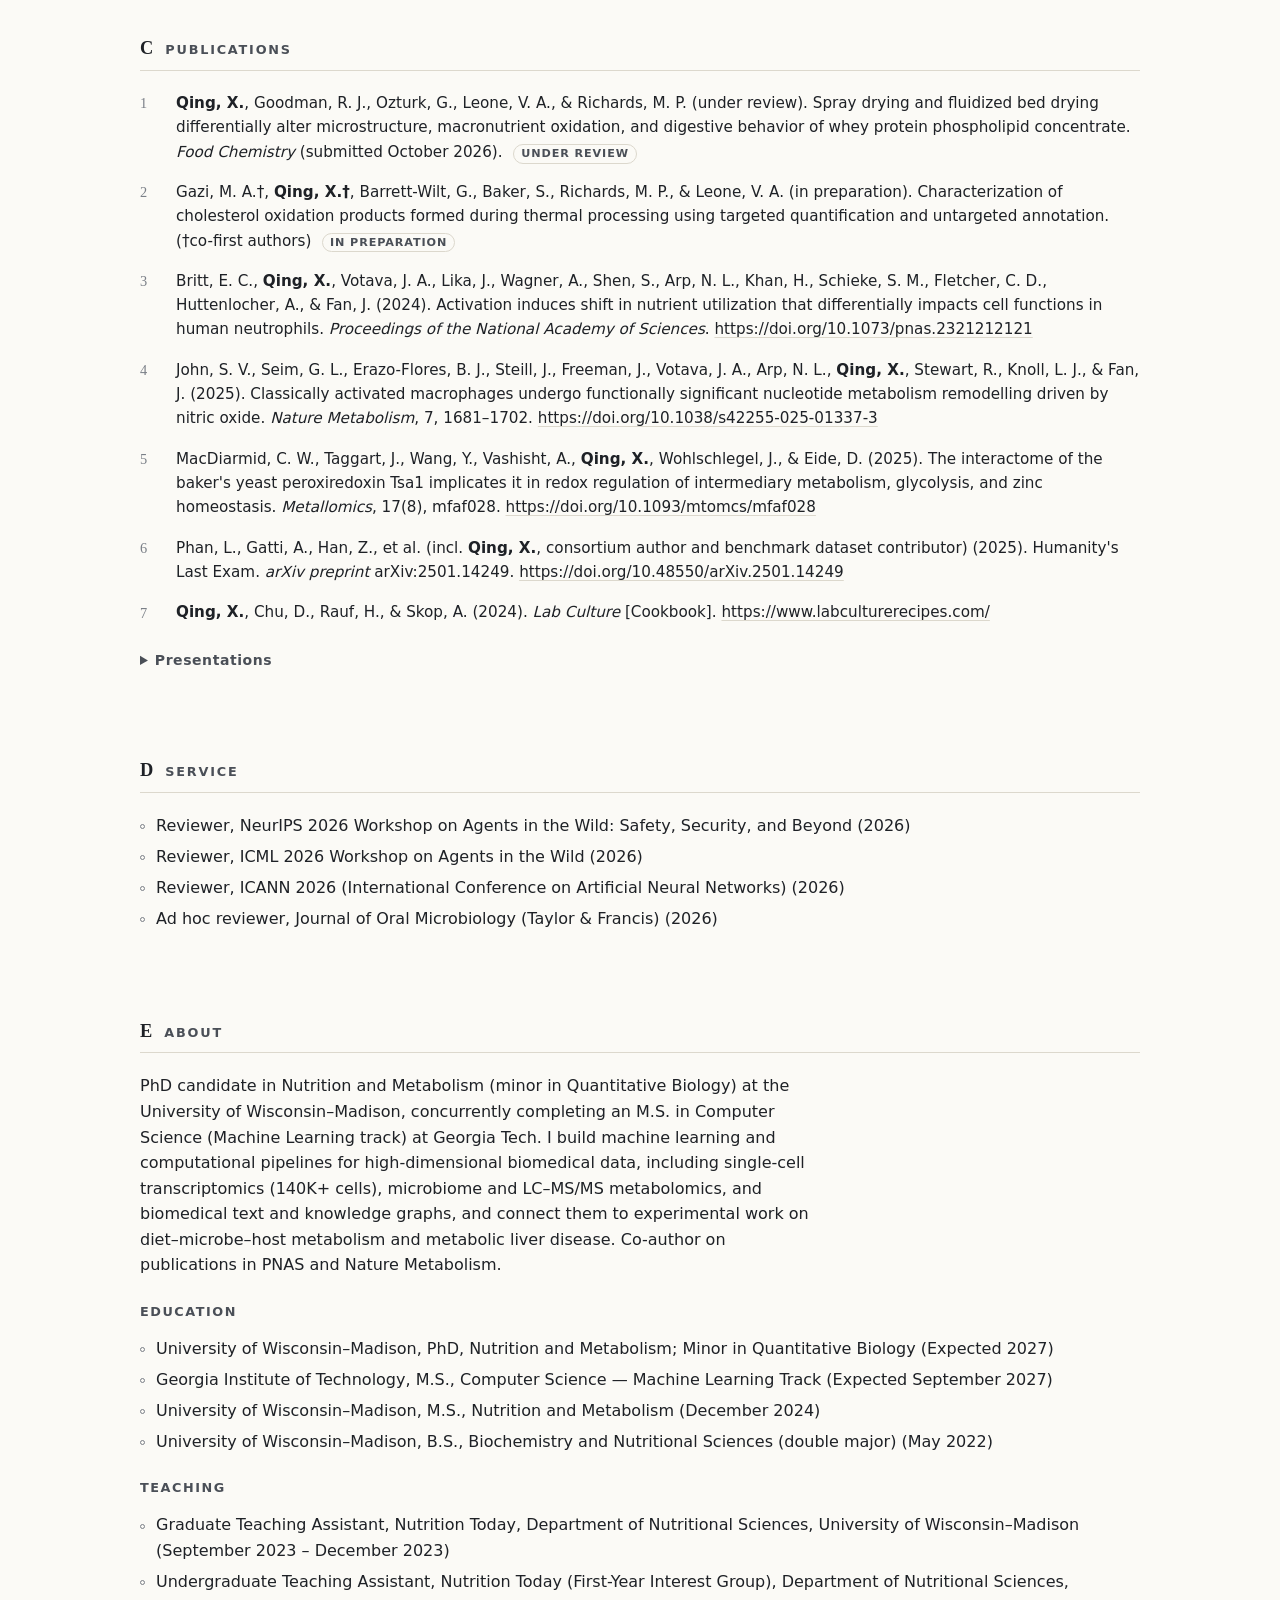
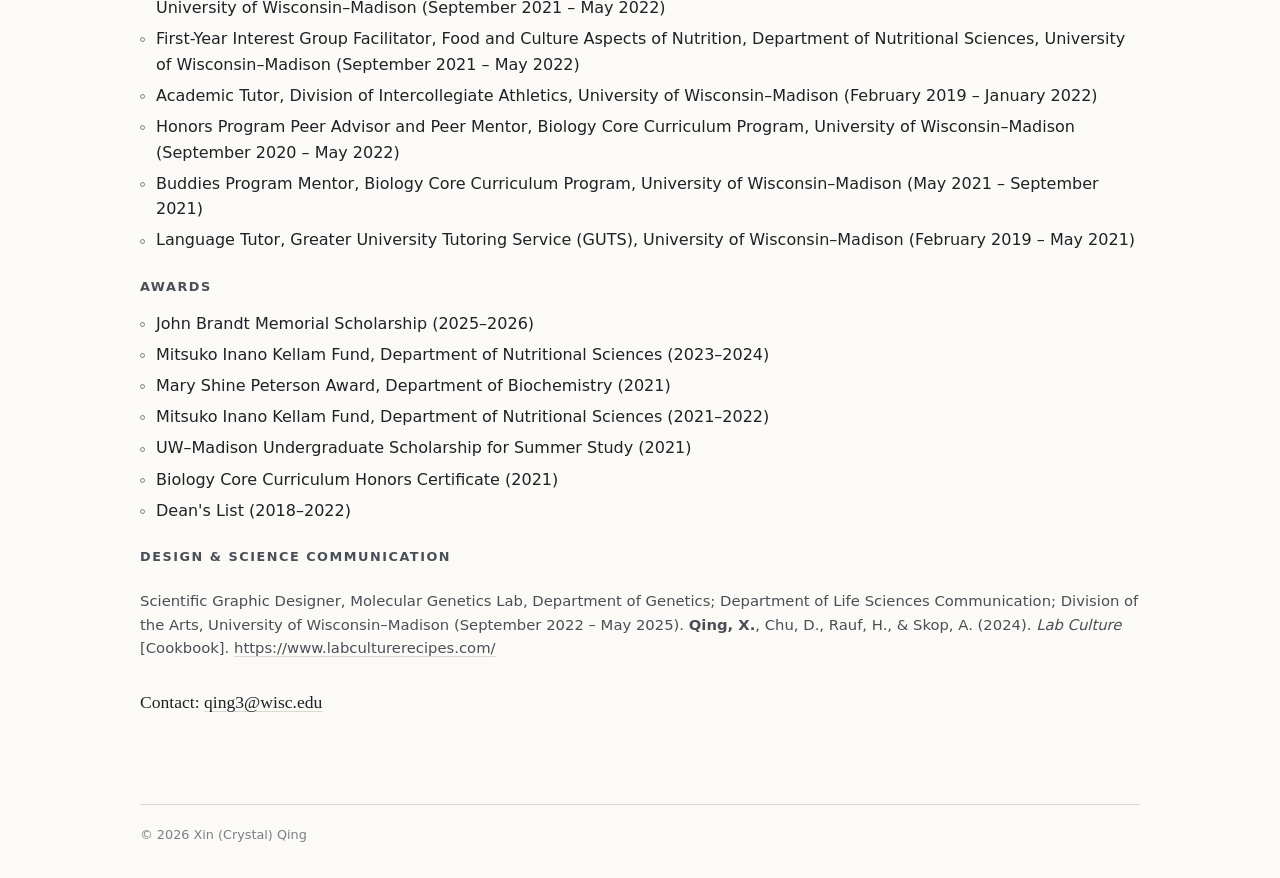
==== commit 6ce4070e: "Center Machine Learning label Co-Authored-By: Claude Opus 5.5 <noreply@anthropic.com>" ====
--- a/index.html
+++ b/index.html
@@ -24,14 +24,14 @@
   <main>
 <p class="intro">PhD candidate in Nutrition &amp; Metabolism at UW–Madison and M.S. CS (Machine Learning) student at Georgia Tech, connecting wet-lab metabolism, omics, and machine learning.</p>
 <section id="map">
-<svg role="group" aria-label="Map of projects and papers across wet lab and metabolism, omics and bioinformatics, and machine learning" viewBox="0 0 640 440" xmlns="http://www.w3.org/2000/svg">
+<svg role="group" aria-label="Map of projects and papers across wet lab and metabolism, omics and bioinformatics, and machine learning" viewBox="0 0 640 464" xmlns="http://www.w3.org/2000/svg">
 <title>Map of projects and papers</title>
 <circle class="area area-wet" data-area="wet" cx="240" cy="165" r="135" fill="#2f9e6b" fill-opacity="0.18" stroke="#2f9e6b"/>
 <circle class="area area-omics" data-area="omics" cx="400" cy="165" r="135" fill="#3b72c4" fill-opacity="0.18" stroke="#3b72c4"/>
 <circle class="area area-ml" data-area="ml" cx="320" cy="295" r="135" fill="#8a4fb3" fill-opacity="0.18" stroke="#8a4fb3"/>
 <text class="area-name" data-area="wet" x="10" y="20" text-anchor="start">Wet lab &amp; metabolism</text>
 <text class="area-name" data-area="omics" x="630" y="20" text-anchor="end">Omics &amp; bioinformatics</text>
-<text class="area-name" data-area="ml" x="10" y="432" text-anchor="start">Machine learning</text>
+<text class="area-name" data-area="ml" x="320" y="456" text-anchor="middle">Machine learning</text>
 <a class="dot" href="projects/liver-masld.html" data-id="scrna_liver" data-name="Liver immune cells in MASLD" data-areas="ml omics wet" data-region="ml omics wet" data-summary="Single-cell analysis of 143K liver cells across a 2×2 diet × microbiome design; Trem2⁺ macrophage state." data-featured tabindex="0" aria-label="Liver immune cells in MASLD: Single-cell analysis of 143K liver cells across a 2×2 diet × microbiome design; Trem2⁺ macrophage state."><circle class="dot-hit" cx="320" cy="205" r="20" fill="transparent" pointer-events="all"/><circle cx="320" cy="205" r="13" fill="#f2b84b" stroke="#333" stroke-width="2"/><text class="dot-label" x="320" y="232" text-anchor="middle">Liver immune cells in MASLD</text></a>
 <a class="dot" href="projects/ddi-kg.html" data-id="ddi_kg" data-name="Drug–drug interaction extraction" data-areas="ml" data-region="ml" data-summary="Reproduction of a PubMedBERT + RotatE knowledge-graph model for 5-class drug–drug interaction extraction." tabindex="0" aria-label="Drug–drug interaction extraction: Reproduction of a PubMedBERT + RotatE knowledge-graph model for 5-class drug–drug interaction extraction."><circle class="dot-hit" cx="375" cy="345" r="20" fill="transparent" pointer-events="all"/><circle cx="375" cy="345" r="8" fill="#ffffff" stroke="#333" stroke-width="2"/></a>
 <a class="dot" href="#pub-cop_method" data-id="cop_method" data-name="Cholesterol oxidation products method" data-areas="omics wet" data-region="omics wet" data-summary="Targeted and untargeted LC-MS/MS characterization of cholesterol oxidation products (coming soon)" data-soon tabindex="0" aria-label="Cholesterol oxidation products method: Targeted and untargeted LC-MS/MS characterization of cholesterol oxidation products (coming soon)"><circle class="dot-hit" cx="300" cy="100" r="20" fill="transparent" pointer-events="all"/><circle cx="300" cy="100" r="8" fill="#ffffff" stroke="#333" stroke-width="2"/></a>
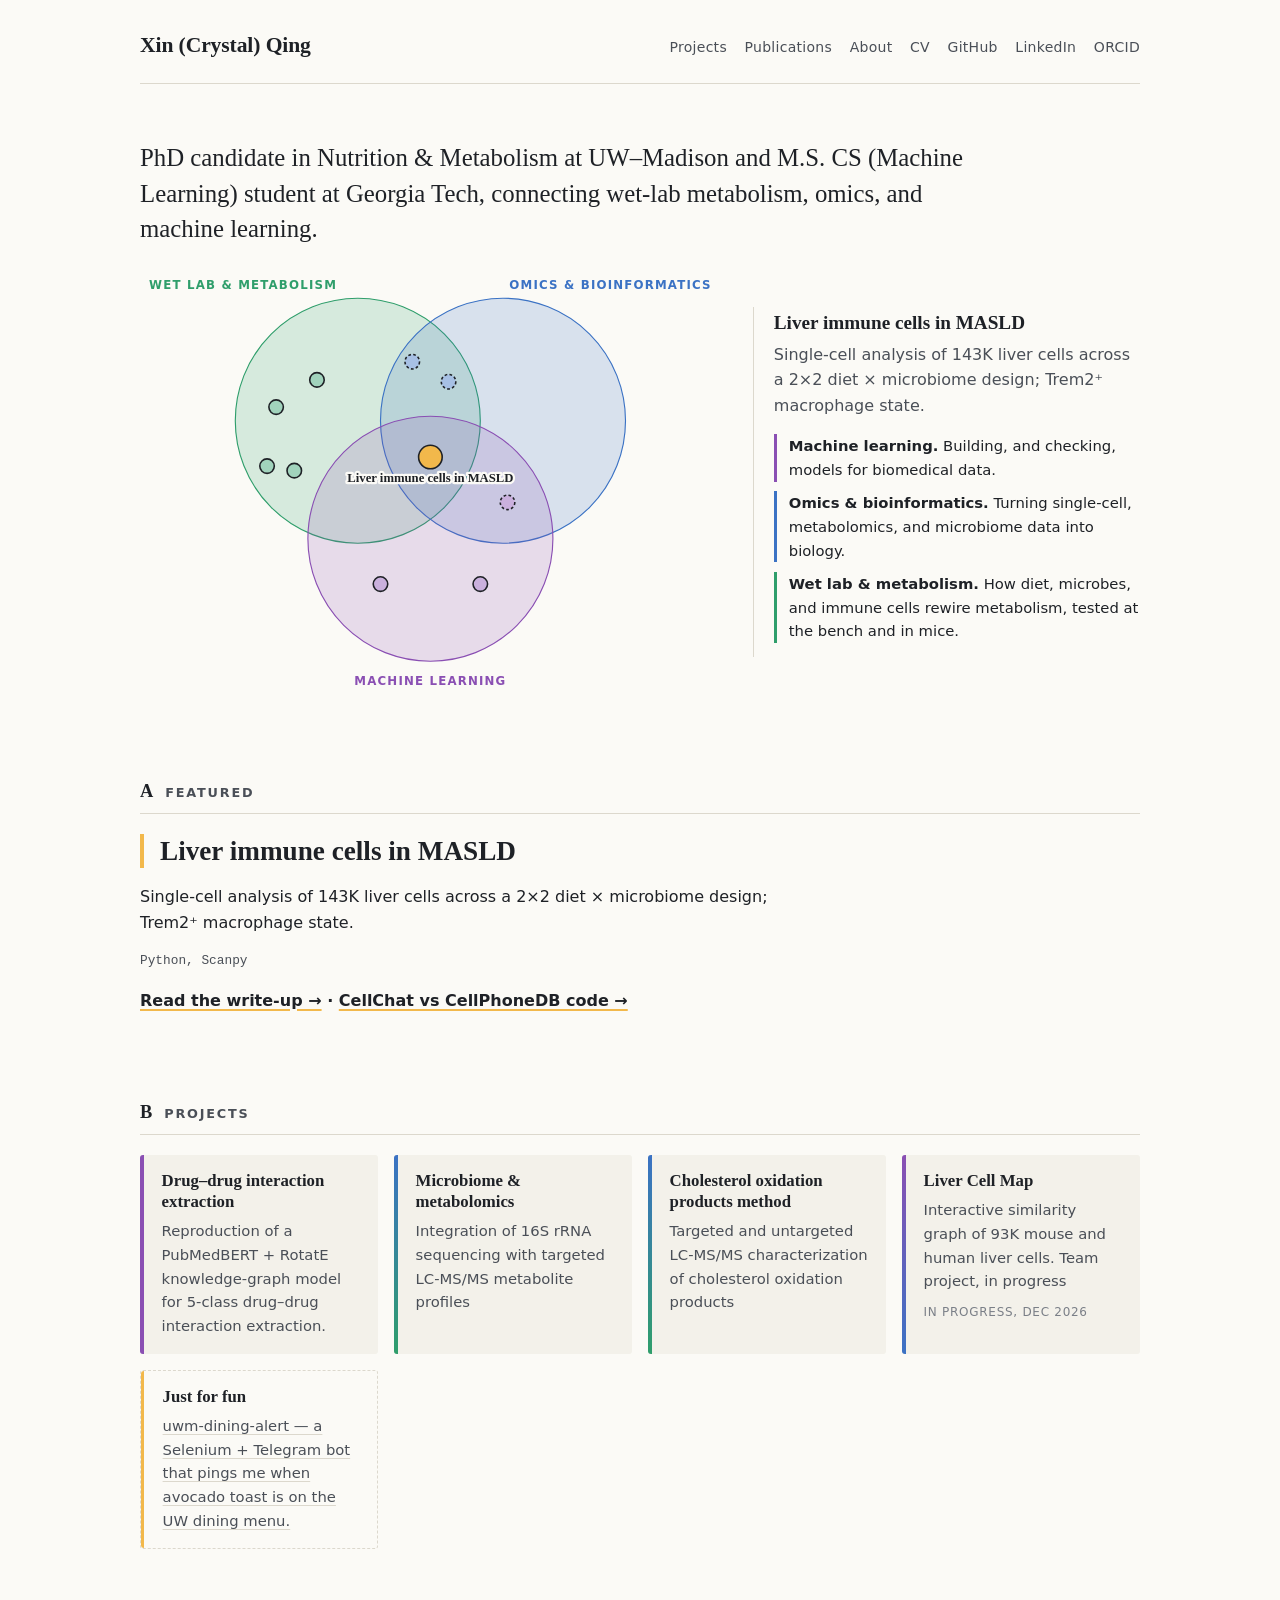
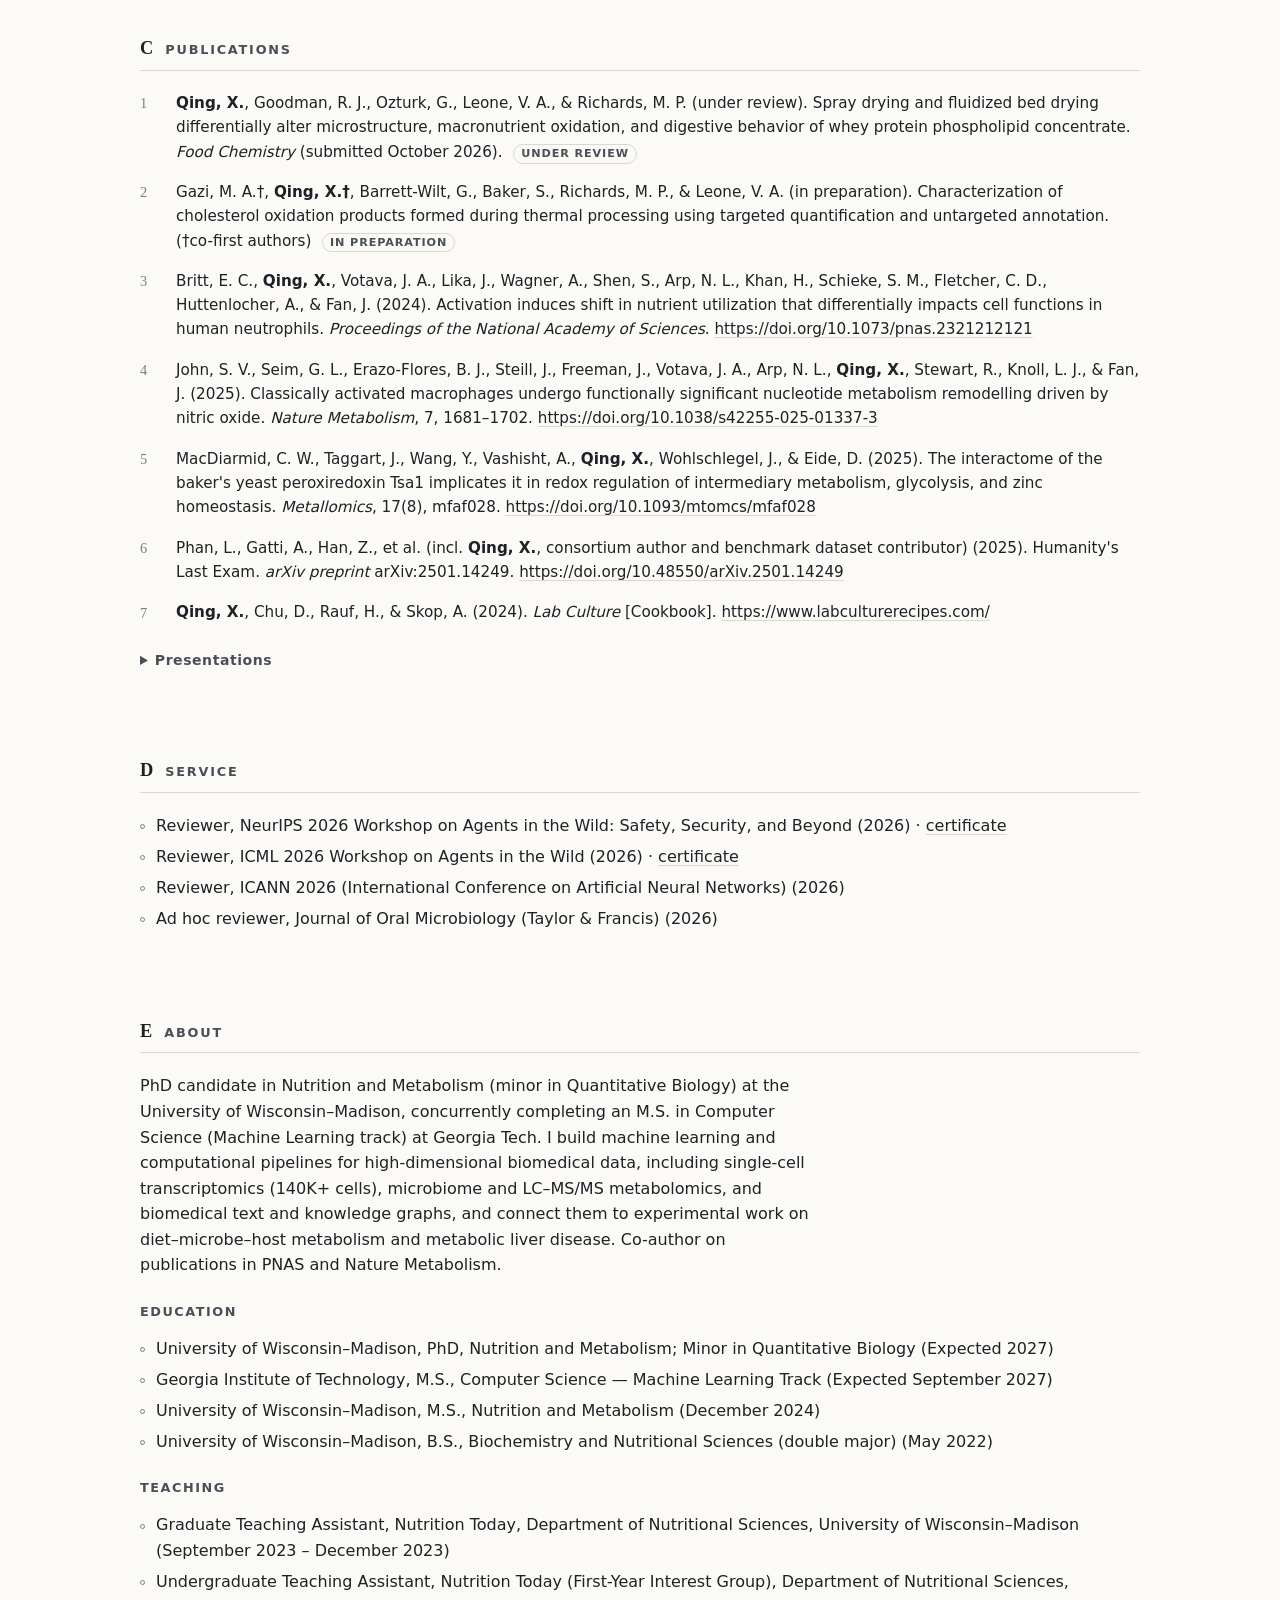
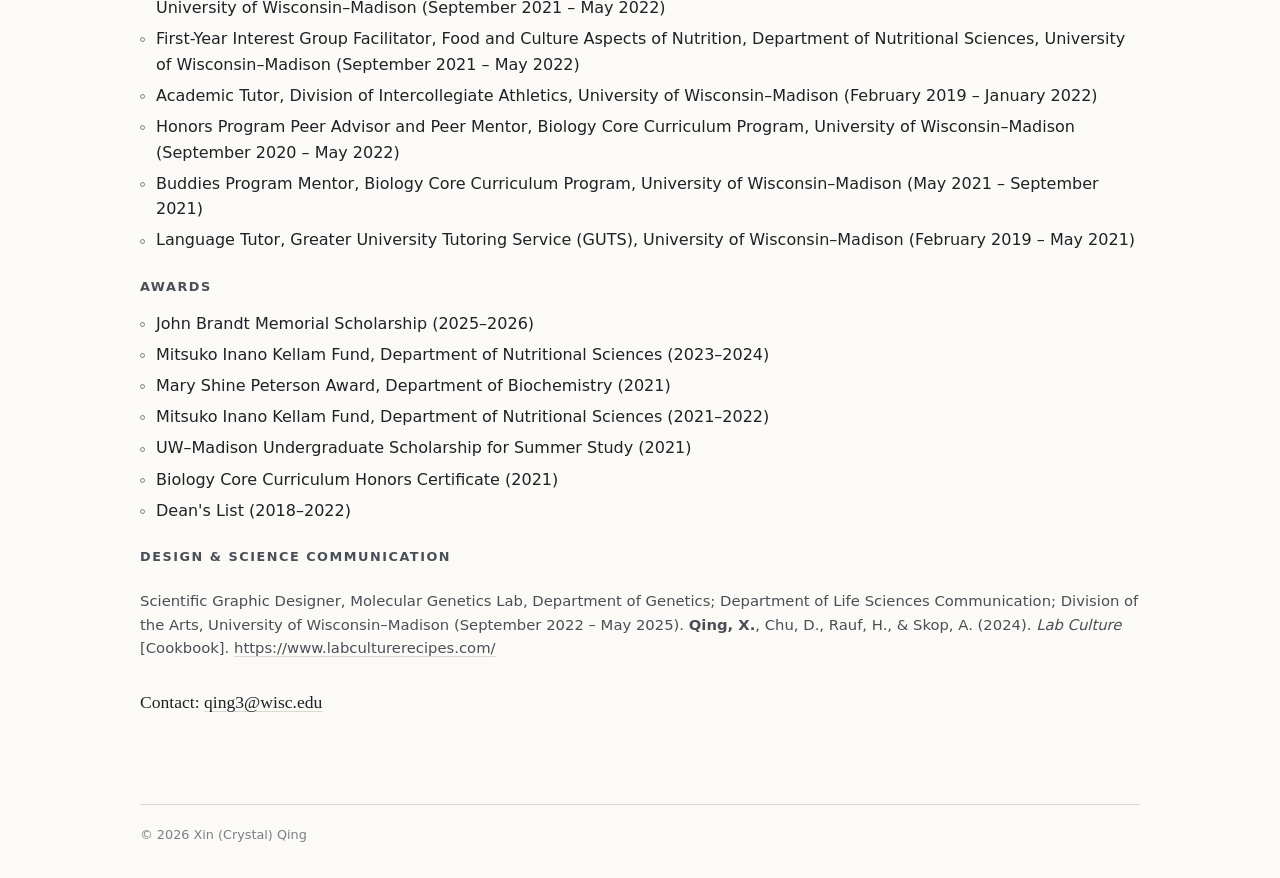
==== commit bc2462d7: "Add review certificate links (NeurIPS, ICML) Co-Authored-By: Claude Opus 5.5 <noreply@anthropic.com>" ====
--- a/index.html
+++ b/index.html
@@ -112,8 +112,8 @@
 <section id="service">
 <h2>Service</h2>
 <ul>
-<li>Reviewer, NeurIPS 2026 Workshop on Agents in the Wild: Safety, Security, and Beyond (2026)</li>
-<li>Reviewer, ICML 2026 Workshop on Agents in the Wild (2026)</li>
+<li>Reviewer, NeurIPS 2026 Workshop on Agents in the Wild: Safety, Security, and Beyond (2026) · <a href="https://drive.google.com/file/d/1EOKGriYpQpbT9cOPZnV5G4a_73jDKWSr/view" rel="noopener">certificate</a></li>
+<li>Reviewer, ICML 2026 Workshop on Agents in the Wild (2026) · <a href="https://drive.google.com/file/d/1eUbLkFicms78NOlIJ5rNCmeCwPbprCqQ/view" rel="noopener">certificate</a></li>
 <li>Reviewer, ICANN 2026 (International Conference on Artificial Neural Networks) (2026)</li>
 <li>Ad hoc reviewer, Journal of Oral Microbiology (Taylor &amp; Francis) (2026)</li>
 </ul>
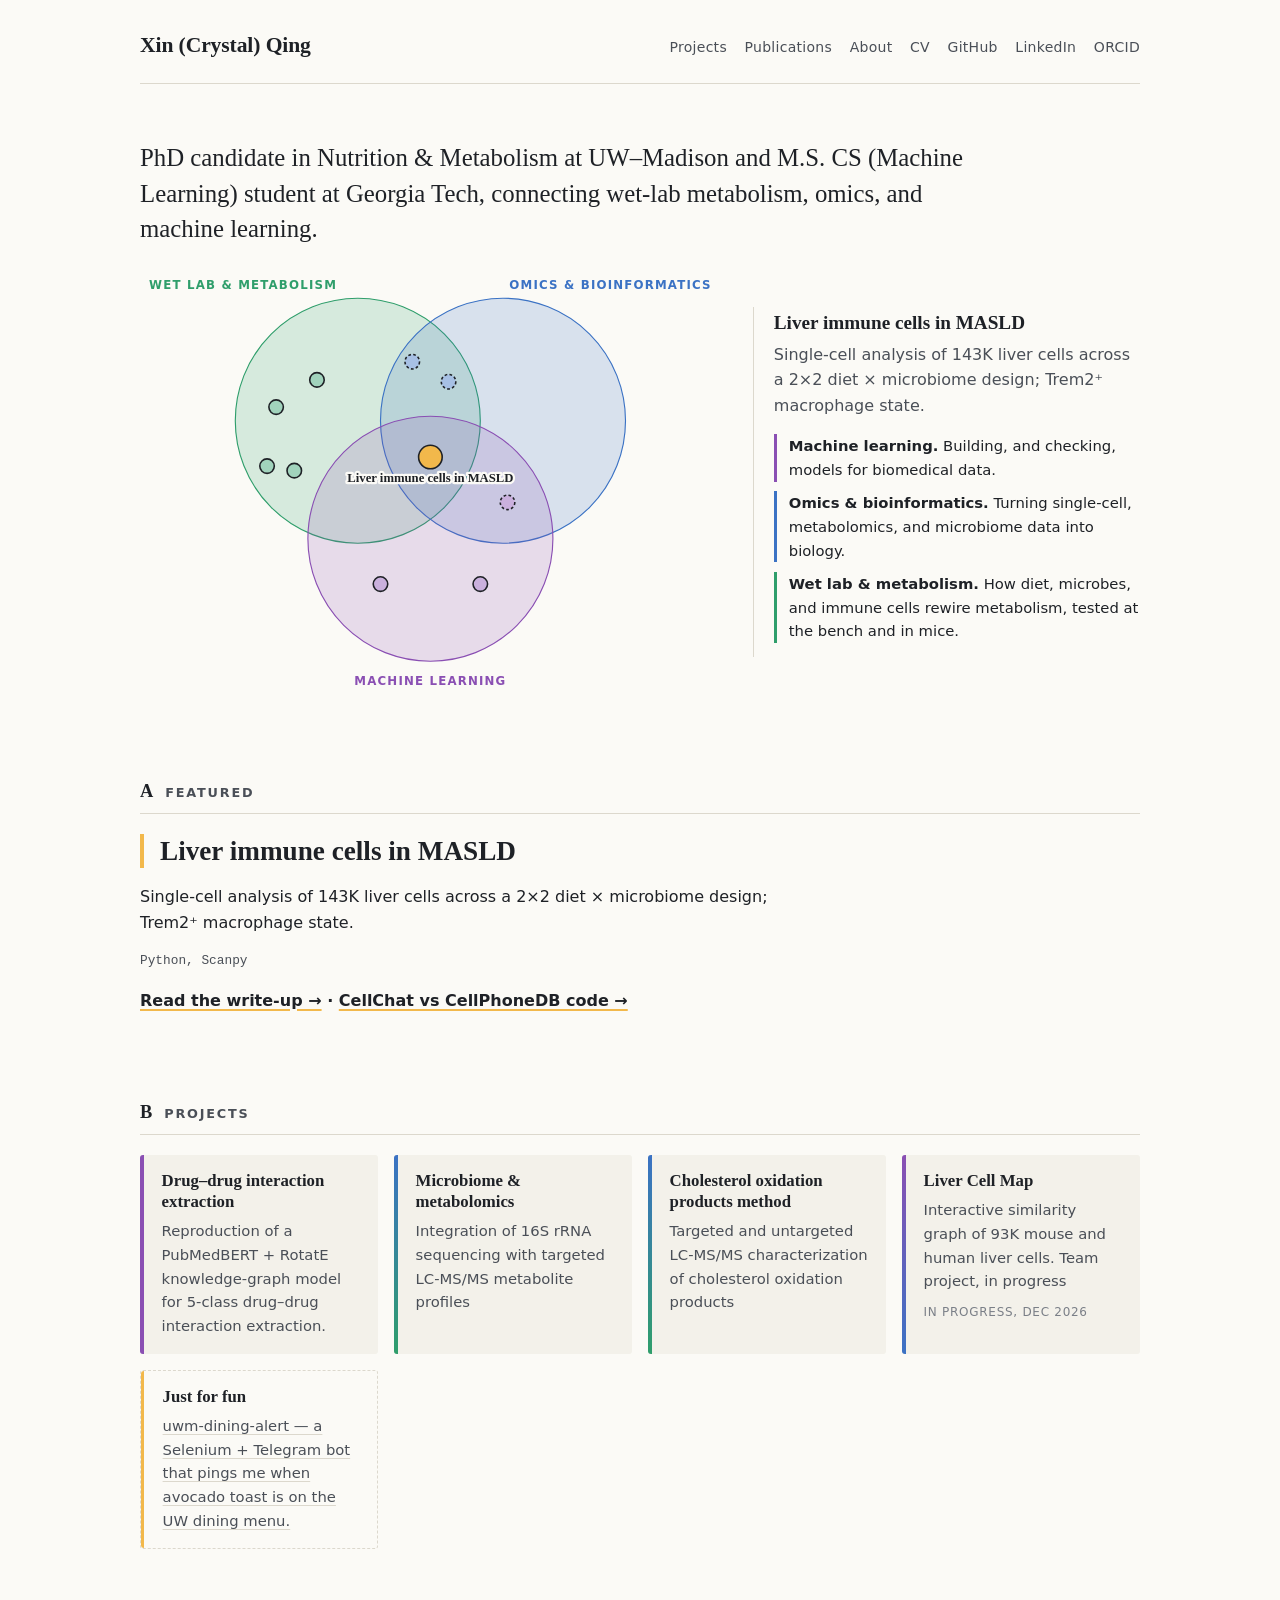
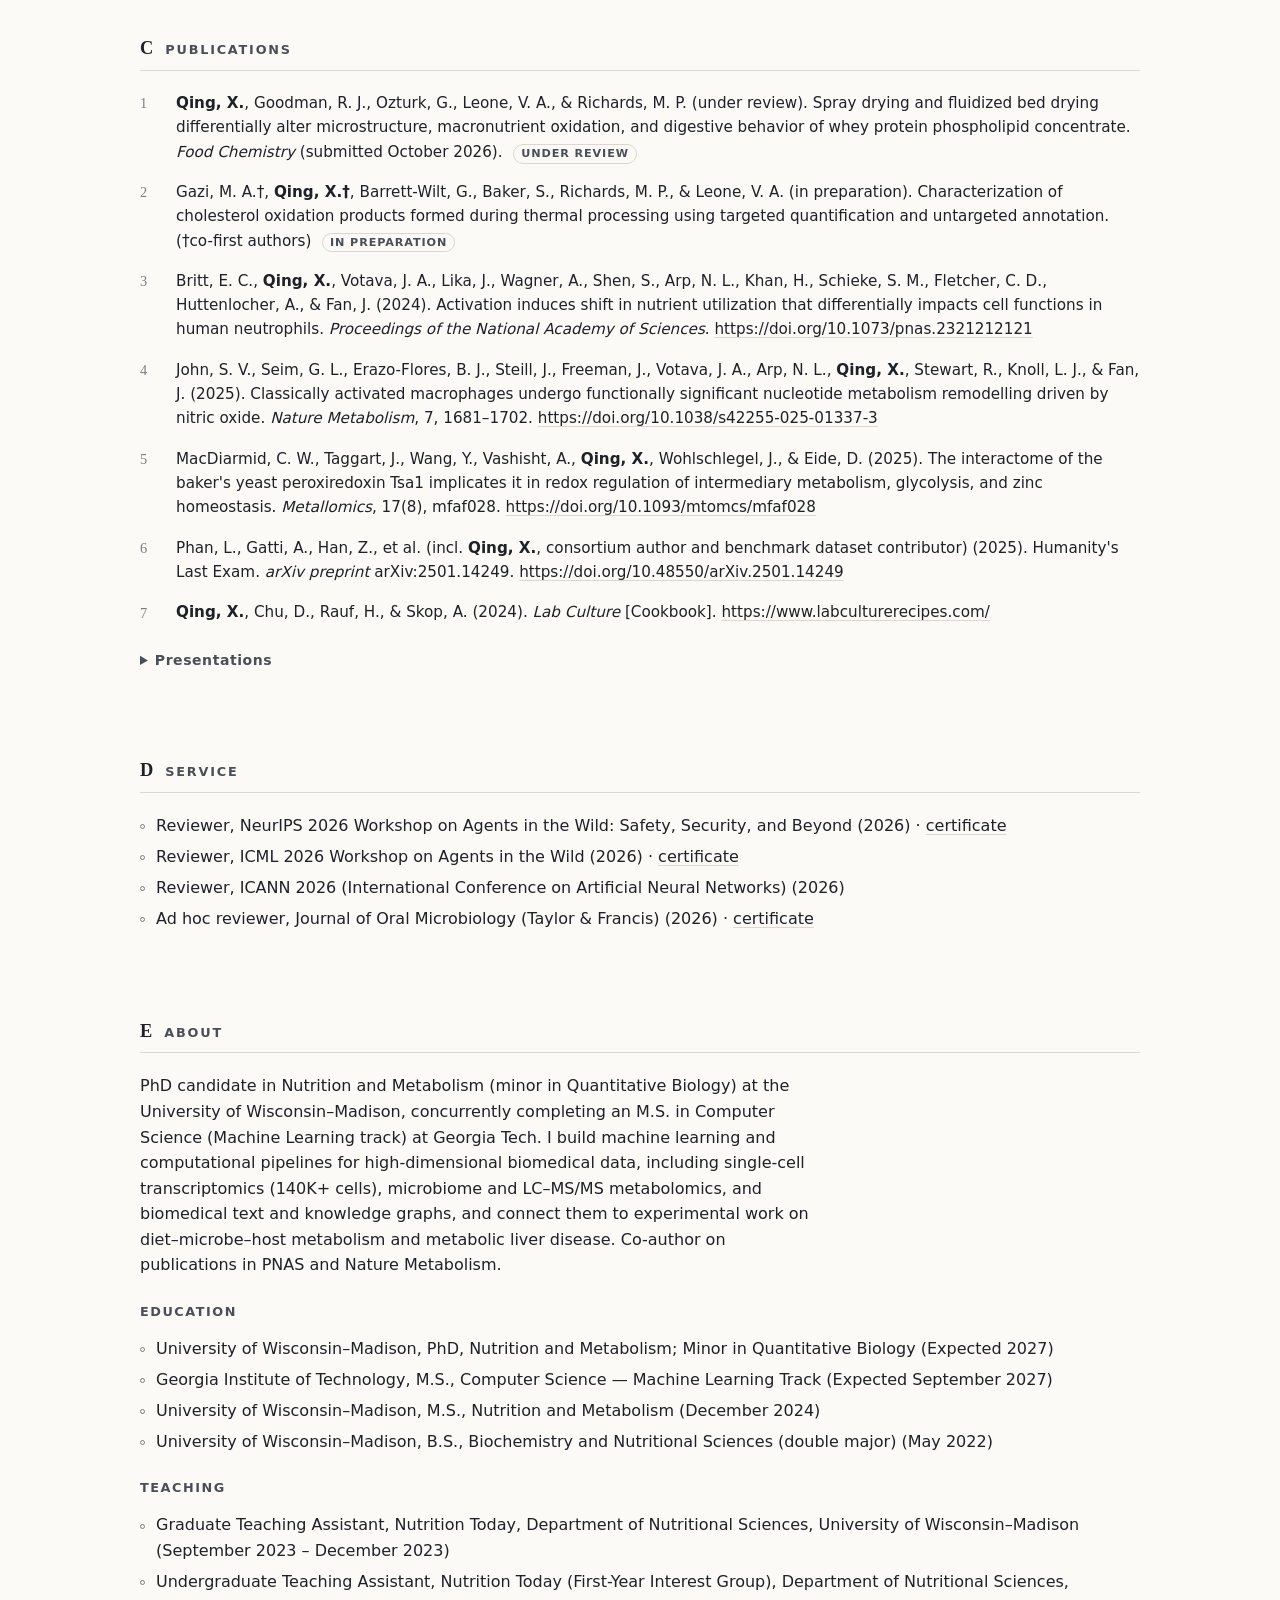
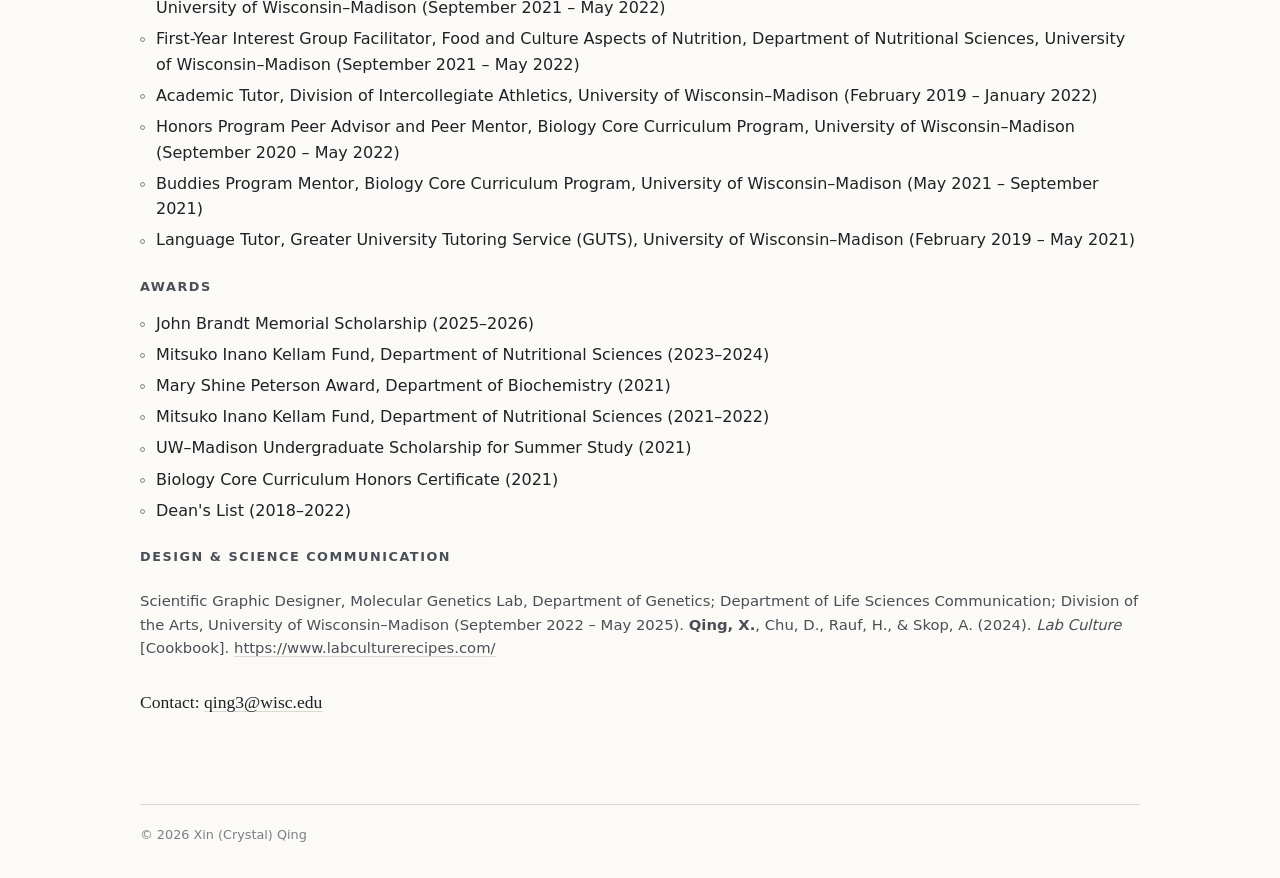
==== commit de14a1bf: "Add JOM review certificate link Co-Authored-By: Claude Opus 5.5 <noreply@anthropic.com>" ====
--- a/index.html
+++ b/index.html
@@ -115,7 +115,7 @@
 <li>Reviewer, NeurIPS 2026 Workshop on Agents in the Wild: Safety, Security, and Beyond (2026) · <a href="https://drive.google.com/file/d/1EOKGriYpQpbT9cOPZnV5G4a_73jDKWSr/view" rel="noopener">certificate</a></li>
 <li>Reviewer, ICML 2026 Workshop on Agents in the Wild (2026) · <a href="https://drive.google.com/file/d/1eUbLkFicms78NOlIJ5rNCmeCwPbprCqQ/view" rel="noopener">certificate</a></li>
 <li>Reviewer, ICANN 2026 (International Conference on Artificial Neural Networks) (2026)</li>
-<li>Ad hoc reviewer, Journal of Oral Microbiology (Taylor &amp; Francis) (2026)</li>
+<li>Ad hoc reviewer, Journal of Oral Microbiology (Taylor &amp; Francis) (2026) · <a href="https://drive.google.com/file/d/1kFKy8ug3mi6ge6FcIErvHBCK9UfnaZX_/view" rel="noopener">certificate</a></li>
 </ul>
 </section>
 <section id="about">
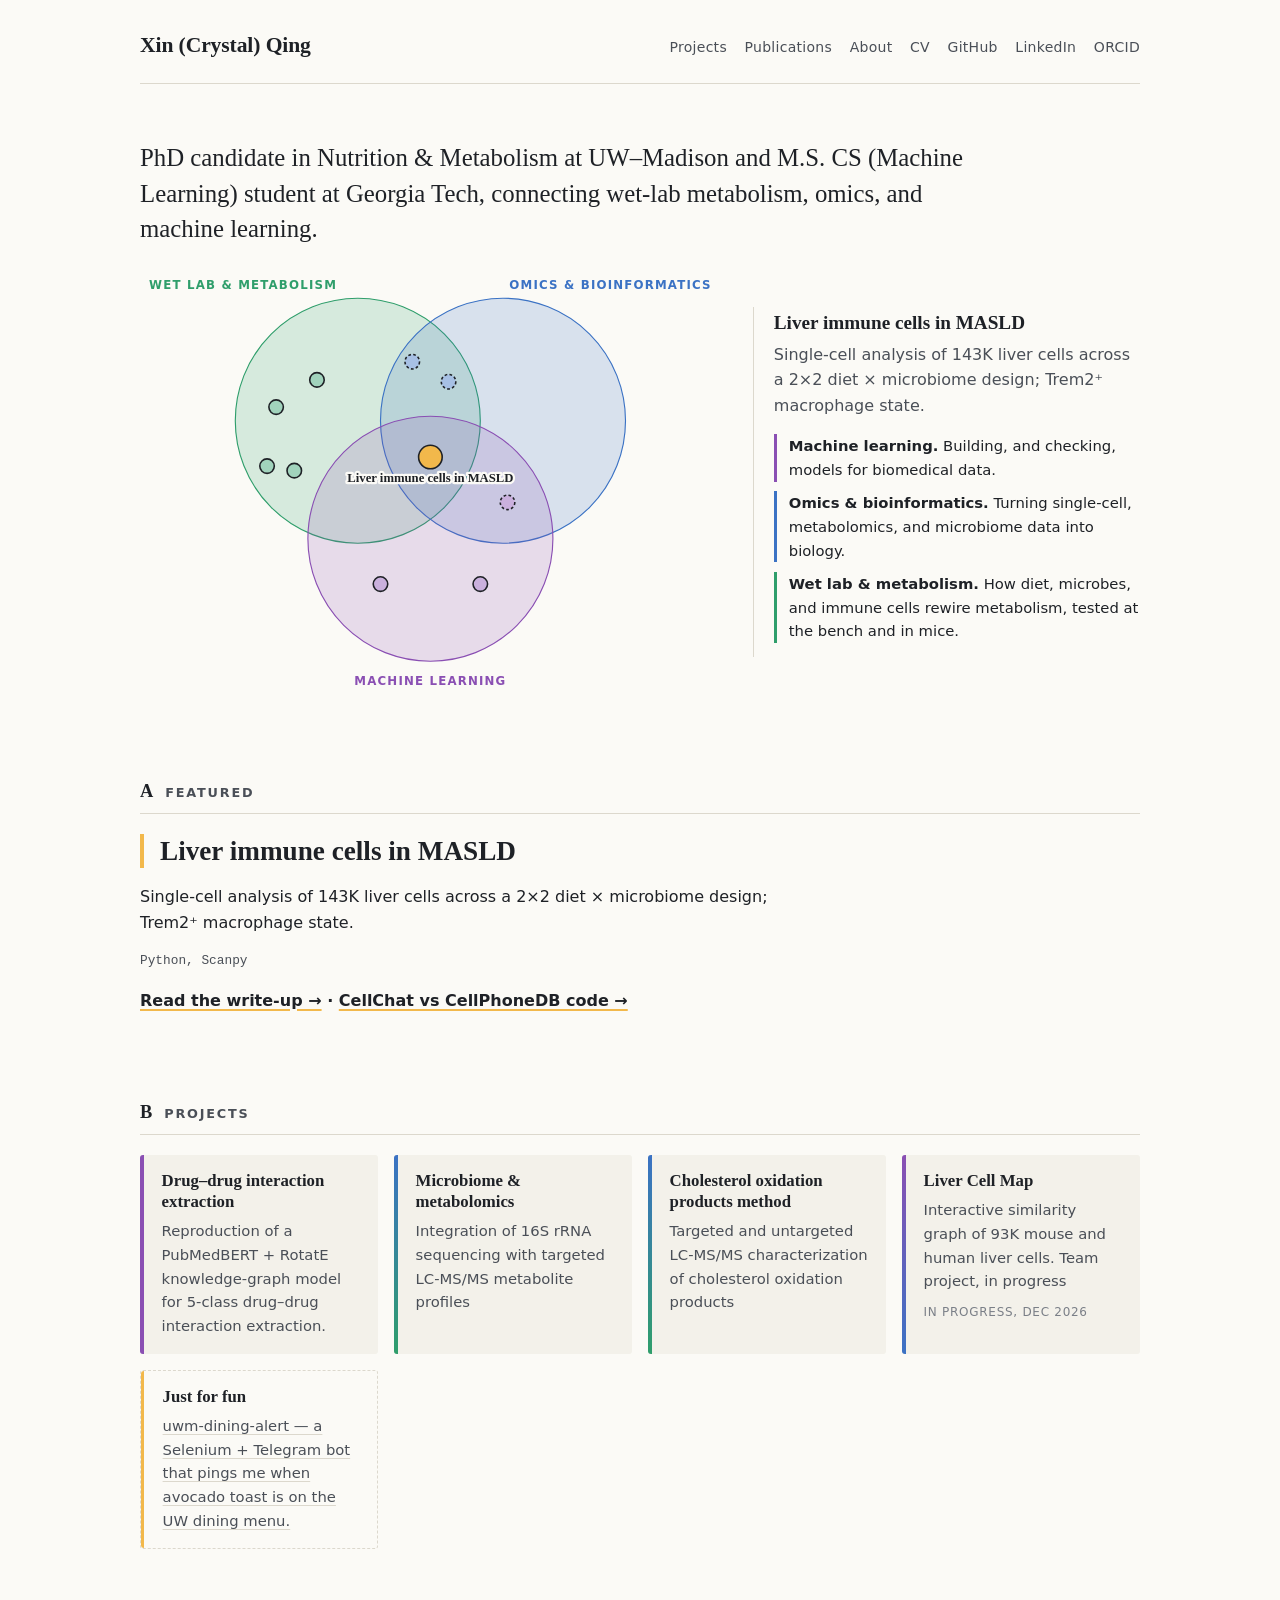
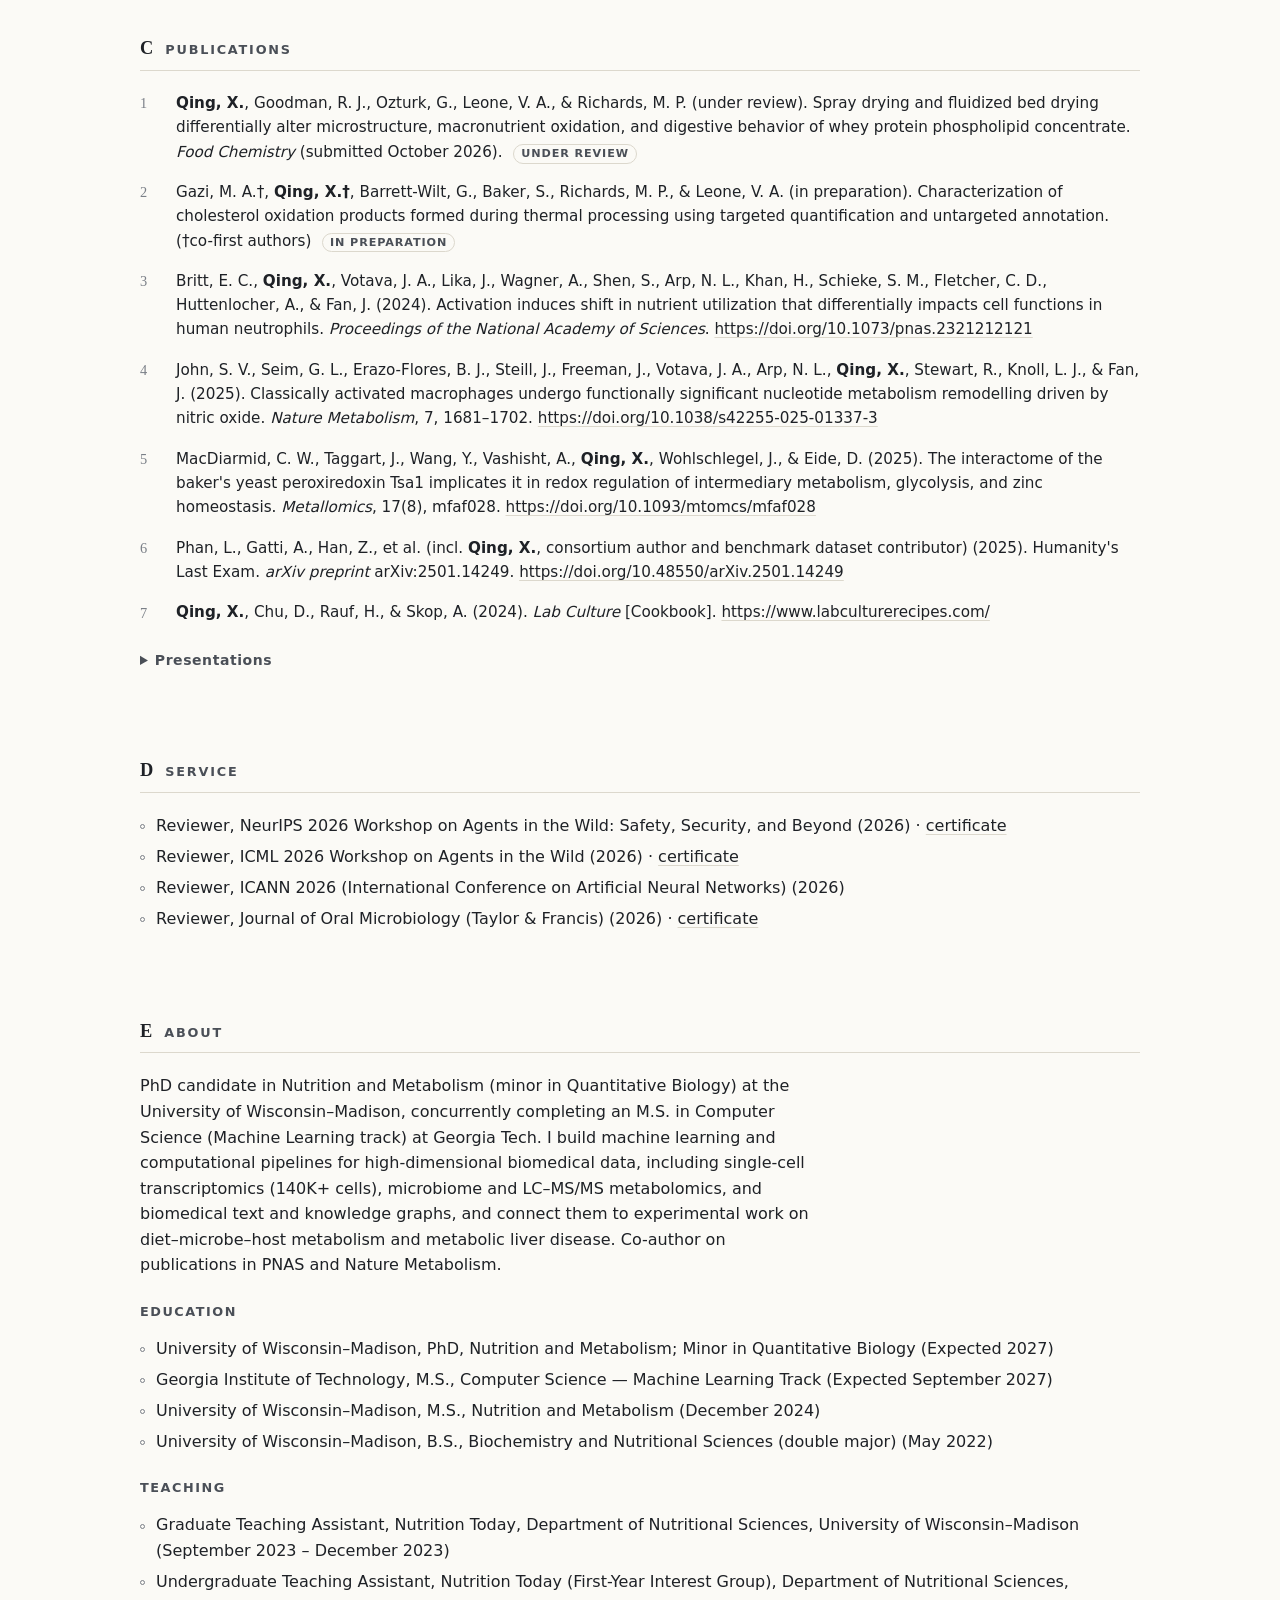
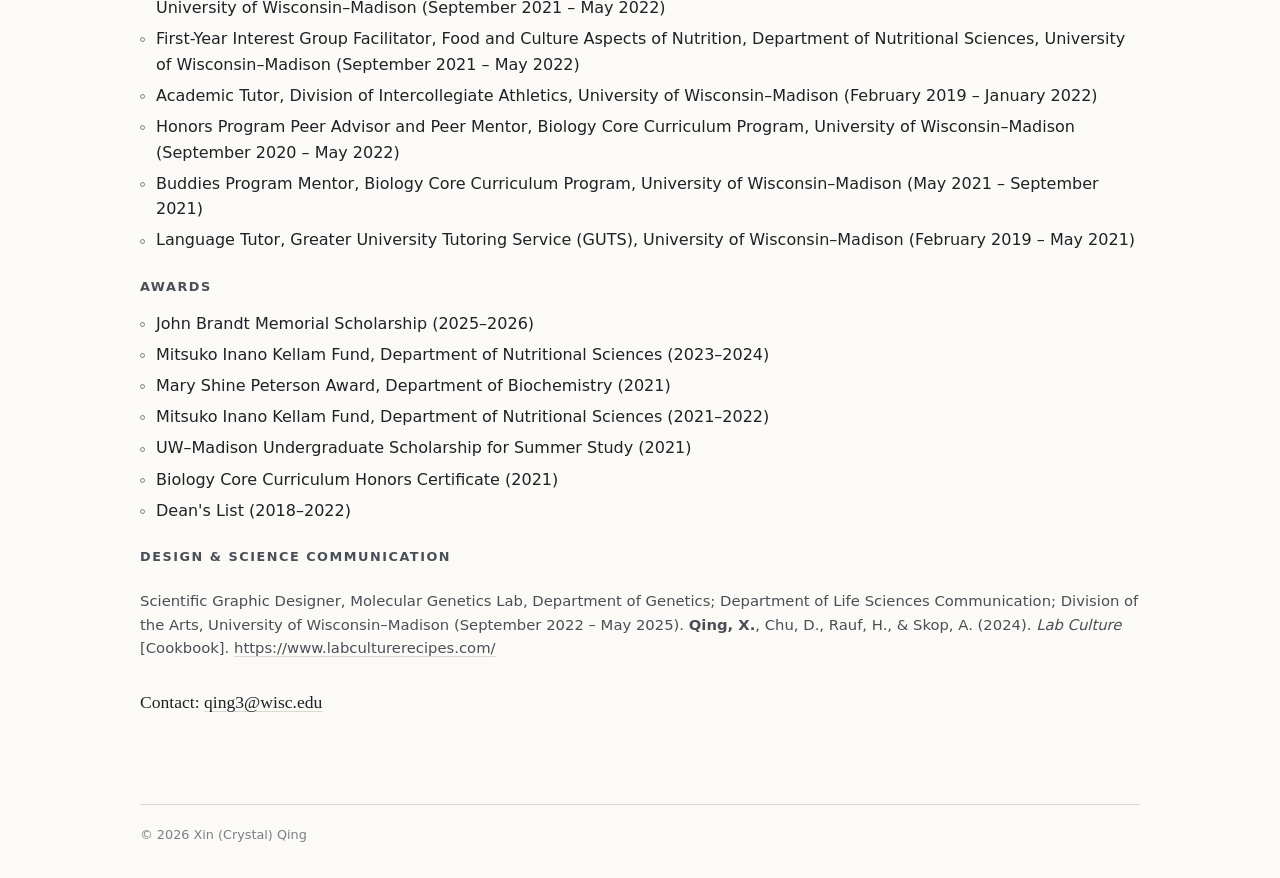
==== commit e4bea433: "Reviewer wording for JOM Co-Authored-By: Claude Opus 5.5 <noreply@anthropic.com>" ====
--- a/index.html
+++ b/index.html
@@ -115,7 +115,7 @@
 <li>Reviewer, NeurIPS 2026 Workshop on Agents in the Wild: Safety, Security, and Beyond (2026) · <a href="https://drive.google.com/file/d/1EOKGriYpQpbT9cOPZnV5G4a_73jDKWSr/view" rel="noopener">certificate</a></li>
 <li>Reviewer, ICML 2026 Workshop on Agents in the Wild (2026) · <a href="https://drive.google.com/file/d/1eUbLkFicms78NOlIJ5rNCmeCwPbprCqQ/view" rel="noopener">certificate</a></li>
 <li>Reviewer, ICANN 2026 (International Conference on Artificial Neural Networks) (2026)</li>
-<li>Ad hoc reviewer, Journal of Oral Microbiology (Taylor &amp; Francis) (2026) · <a href="https://drive.google.com/file/d/1kFKy8ug3mi6ge6FcIErvHBCK9UfnaZX_/view" rel="noopener">certificate</a></li>
+<li>Reviewer, Journal of Oral Microbiology (Taylor &amp; Francis) (2026) · <a href="https://drive.google.com/file/d/1zHiz6So4AbaQh3BJnzHt6mrQHut8rmo_/view" rel="noopener">certificate</a></li>
 </ul>
 </section>
 <section id="about">
